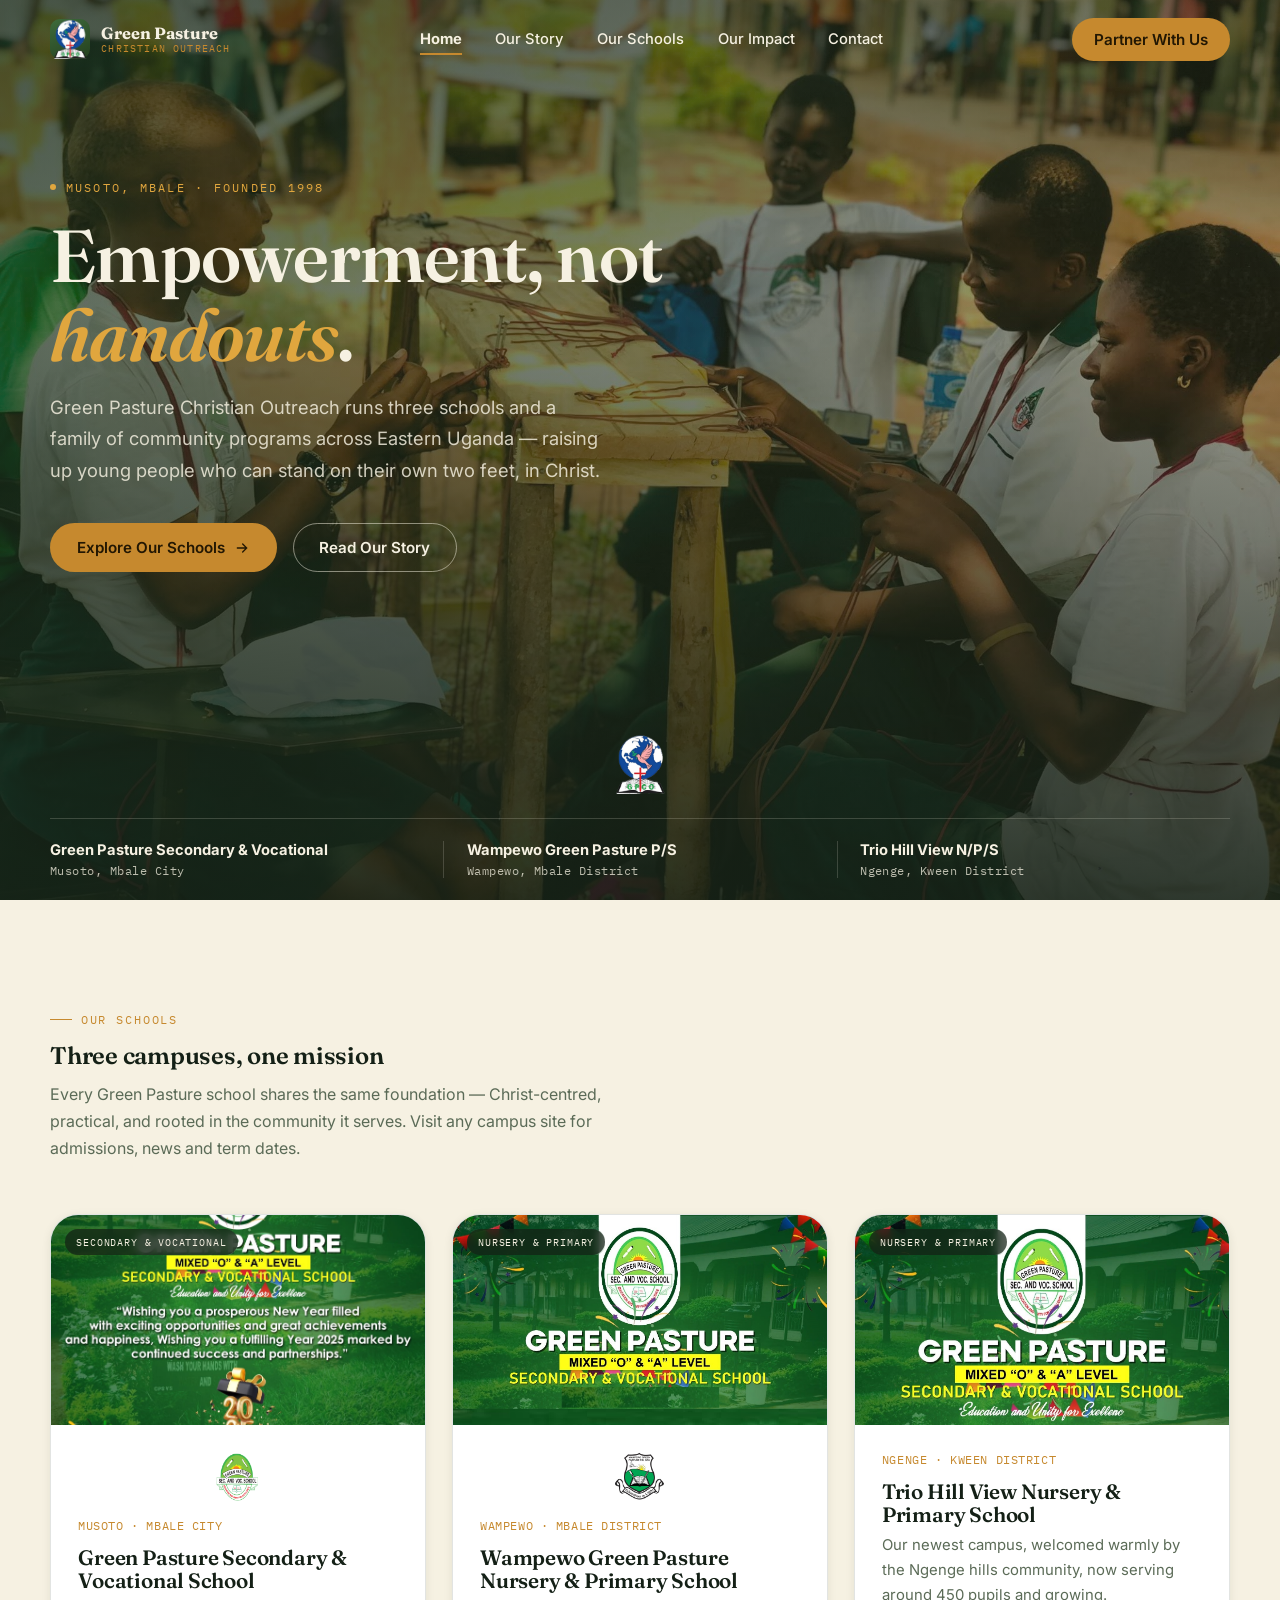
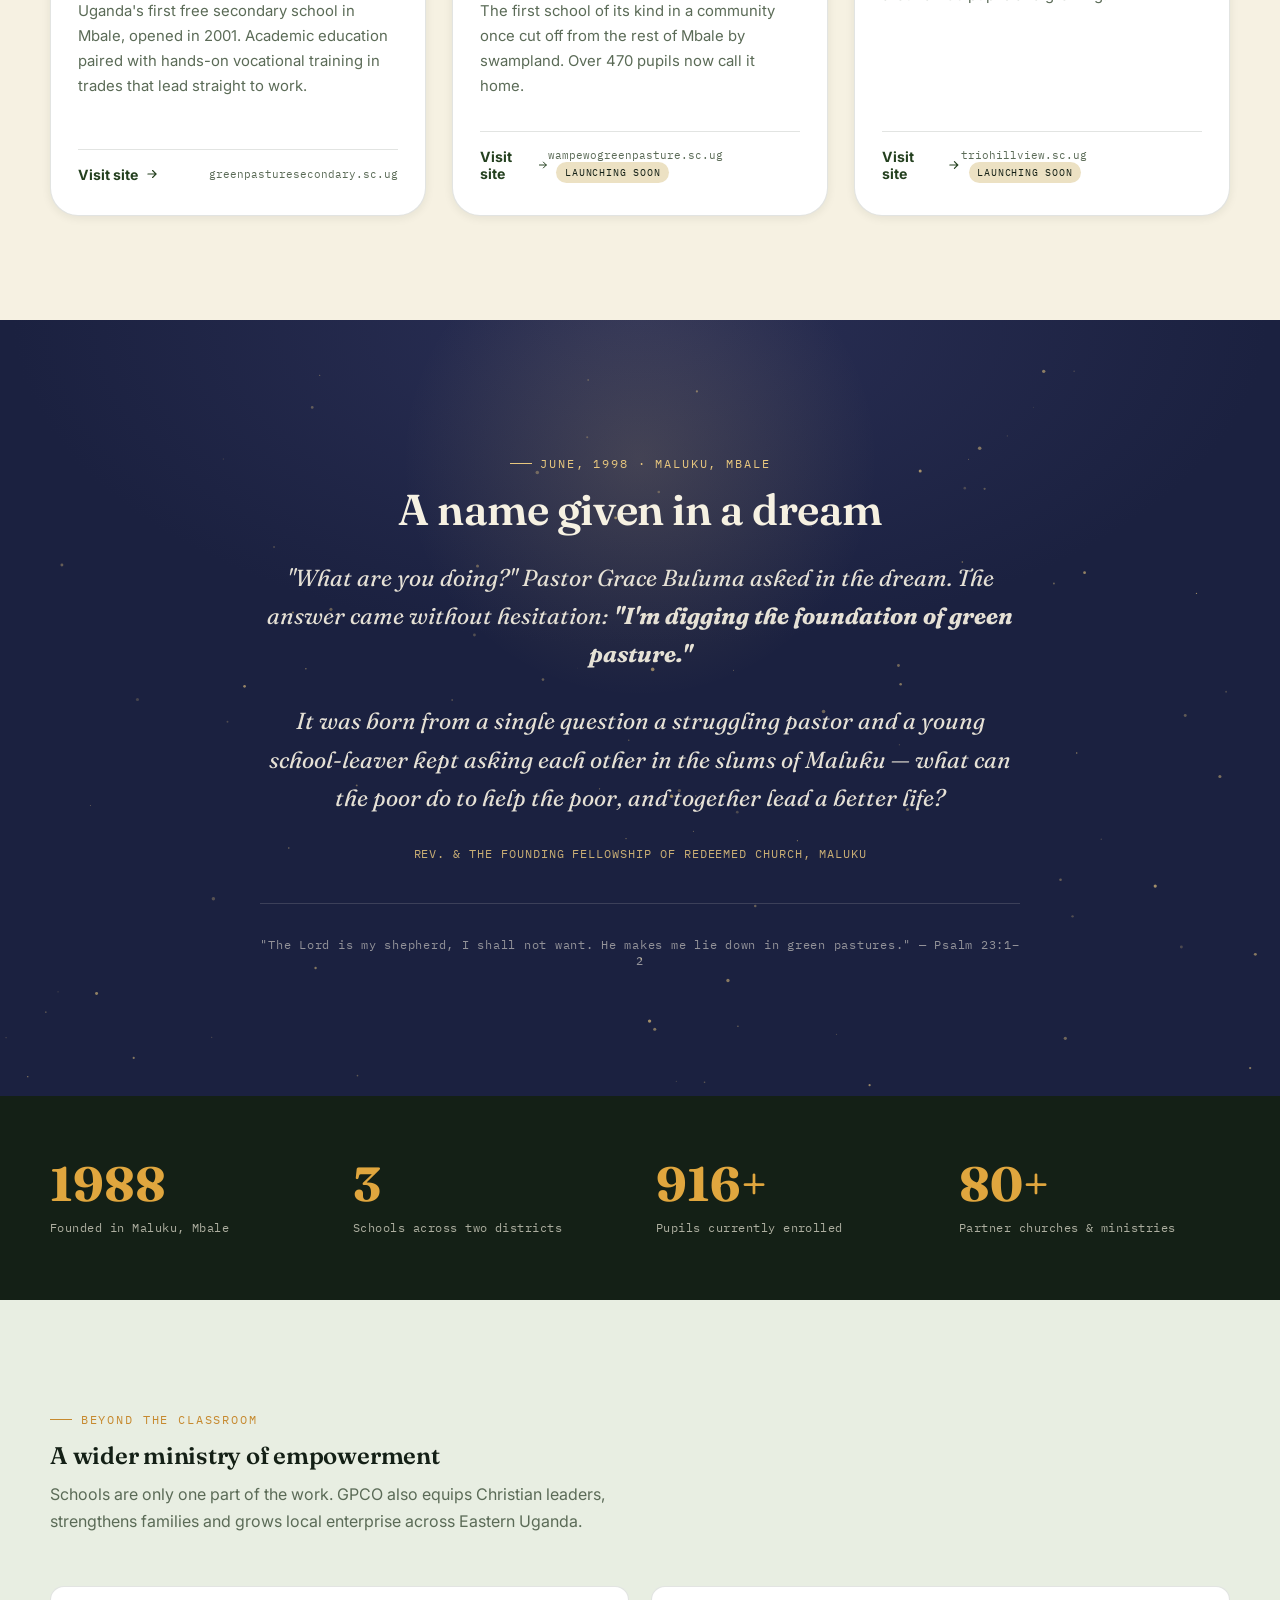
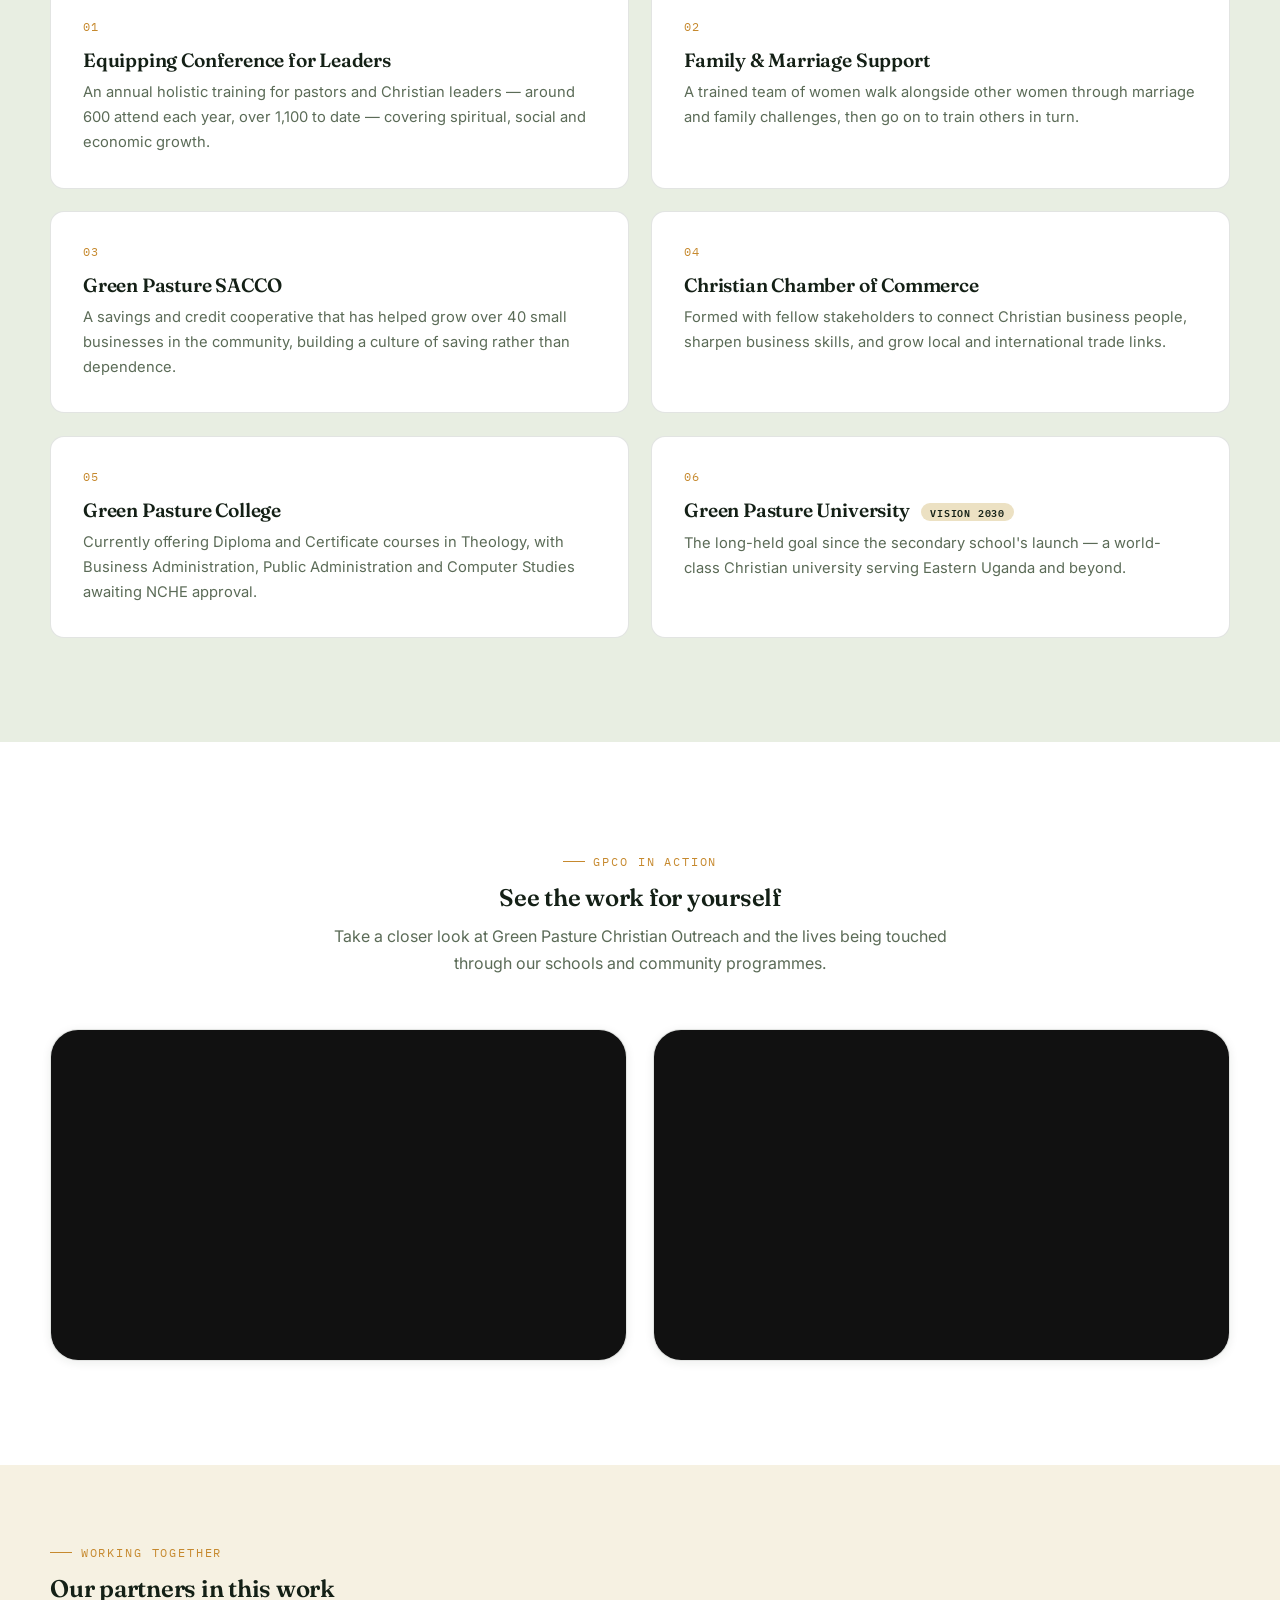
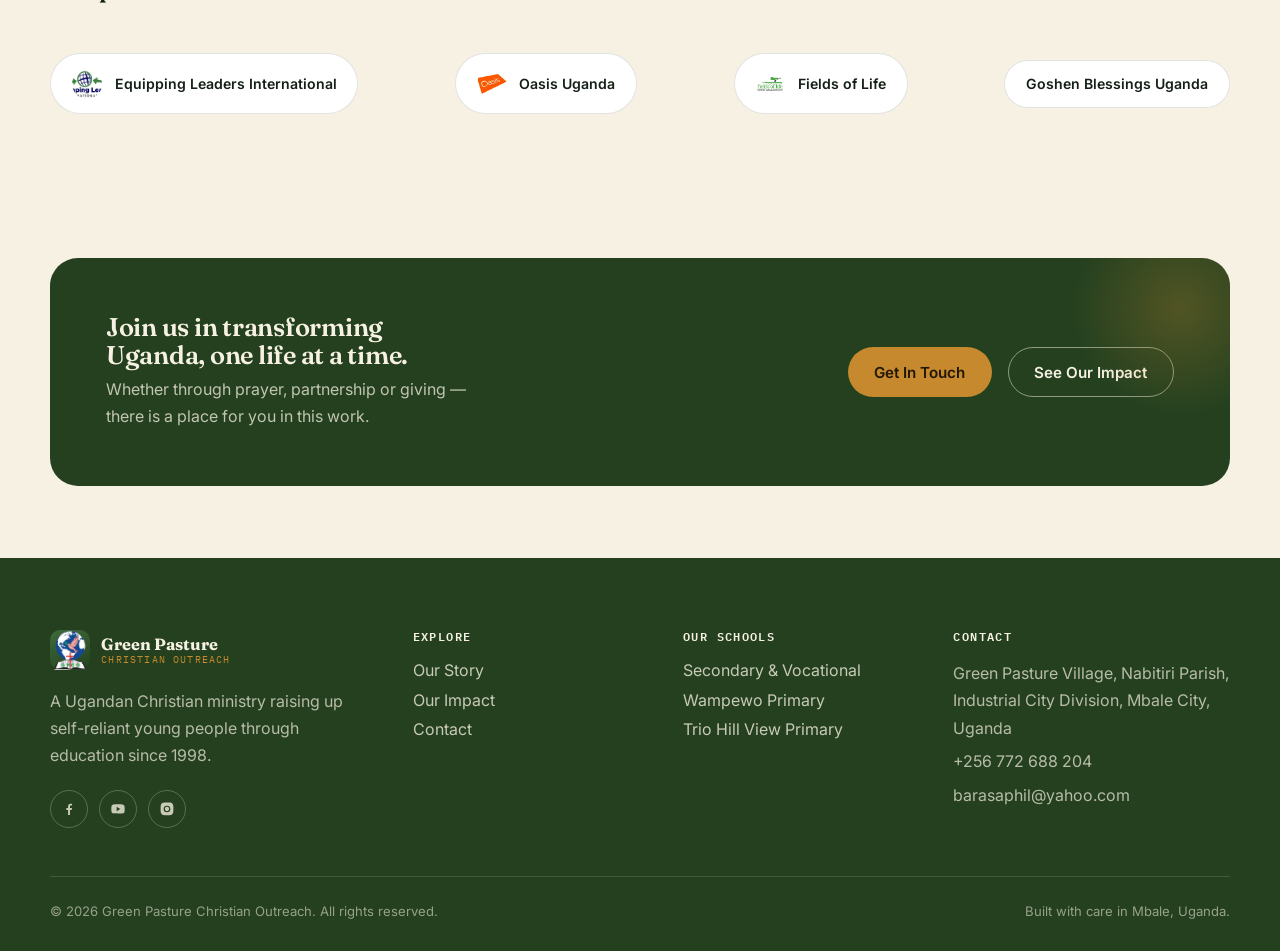
==== index.html @ 51a28f96 "first commit" ====
<!DOCTYPE html>
<html lang="en">
<head>
<meta charset="UTF-8">
<meta name="viewport" content="width=device-width, initial-scale=1.0">
<title>Green Pasture Christian Outreach — Uganda</title>
<meta name="description" content="Green Pasture Christian Outreach (GPCO) — a Ugandan Christian ministry running three schools and community empowerment programs in Mbale and Kween districts since 1998.">
<link rel="preconnect" href="https://fonts.googleapis.com">
<link rel="preconnect" href="https://fonts.gstatic.com" crossorigin>
<link href="https://fonts.googleapis.com/css2?family=Fraunces:ital,opsz,wght@0,9..144,400;0,9..144,600;0,9..144,700;1,9..144,500&family=Inter:wght@400;500;600;700;800&family=IBM+Plex+Mono:wght@400;500&display=swap" rel="stylesheet">
<link rel="stylesheet" href="css/style.css">
<link rel="stylesheet" href="css/pages.css">
<link rel="stylesheet" href="css/responsive.css">
<link rel="icon" type="image/x-icon" href="favicon_io/favicon.ico">
<link rel="icon" type="image/png" sizes="16x16" href="favicon_io/favicon-16x16.png">
<link rel="icon" type="image/png" sizes="32x32" href="favicon_io/favicon-32x32.png">
<link rel="apple-touch-icon" sizes="180x180" href="favicon_io/apple-touch-icon.png">
<link rel="manifest" href="favicon_io/site.webmanifest">
</head>
<body>

<div class="nav-scrim"></div>
<header class="site-header">
  <div class="container">
    <a href="index.html" class="brand">
      <span class="brand-mark">
        <img src="assets/logos/gpcologo.png" alt="GPCO Logo" style="height: 40px; width: auto; object-fit: contain;">
      </span>
      <span class="brand-text"><strong>Green Pasture</strong><span>Christian Outreach</span></span>
    </a>
    <nav class="nav-links" id="site-nav" aria-label="Main">
      <a href="index.html" class="active">Home</a>
      <a href="about.html">Our Story</a>
      <a href="schools.html">Our Schools</a>
      <a href="impact.html">Our Impact</a>
      <a href="contact.html">Contact</a>
      <a href="contact.html" class="btn btn-gold nav-drawer-cta">Partner With Us</a>
    </nav>
    <div class="nav-cta">
      <a href="contact.html" class="btn btn-gold" style="padding:.7rem 1.3rem;">Partner With Us</a>
      <button class="nav-toggle" type="button" aria-label="Open menu" aria-expanded="false" aria-controls="site-nav"><span></span></button>
    </div>
  </div>
</header>

<!-- ================= HERO ================= -->
<section class="hero">
  <div class="hero-media"></div>
  <div class="hero-inner">
    <div class="container">
      <div class="hero-kicker"><span class="dot"></span>Musoto, Mbale &middot; Founded 1998</div>
      <h1>Empowerment, not <em>handouts</em>.</h1>
      <p class="hero-sub">Green Pasture Christian Outreach runs three schools and a family of community programs across Eastern Uganda — raising up young people who can stand on their own two feet, in Christ.</p>
      <div class="hero-actions">
        <a href="schools.html" class="btn btn-gold">Explore Our Schools
          <svg viewBox="0 0 24 24" fill="none"><path d="M5 12h14M13 6l6 6-6 6" stroke="currentColor" stroke-width="2" stroke-linecap="round"/></svg>
        </a>
        <a href="about.html" class="btn btn-outline">Read Our Story</a>
      </div>
    </div>
  </div>
  <div class="hero-locations">
    <div class="container">
      <div class="hero-locations-logo">
        <img src="assets/logos/gpcologo.png" alt="Green Pasture Christian Outreach Logo">
      </div>
      <div class="loc-row">
        <div class="loc"><b>Green Pasture Secondary &amp; Vocational</b>Musoto, Mbale City</div>
        <div class="loc"><b>Wampewo Green Pasture P/S</b>Wampewo, Mbale District</div>
        <div class="loc"><b>Trio Hill View N/P/S</b>Ngenge, Kween District</div>
      </div>
    </div>
  </div>
</section>

<!-- ================= SCHOOLS ================= -->
<section class="section" id="schools">
  <div class="container">
    <div class="section-head reveal">
      <div class="eyebrow">Our Schools</div>
      <h2>Three campuses, one mission</h2>
      <p>Every Green Pasture school shares the same foundation — Christ-centred, practical, and rooted in the community it serves. Visit any campus site for admissions, news and term dates.</p>
    </div>

    <div class="schools-grid reveal-stagger">

      <article class="school-card">
        <div class="media">
          <img src="assets/images/green.jpg" alt="Students at Green Pasture Secondary and Vocational School">
          <span class="tag">Secondary &amp; Vocational</span>
        </div>
        <div class="body">
          <img src="assets/logos/gpsvs.png" alt="GPSVS Logo" style="height: 50px; width: auto; object-fit: contain; display: block; margin-bottom: 1rem;">
          <span class="locality">Musoto &middot; Mbale City</span>
          <h3>Green Pasture Secondary &amp; Vocational School</h3>
          <p>Uganda's first free secondary school in Mbale, opened in 2001. Academic education paired with hands-on vocational training in trades that lead straight to work.</p>
          <div class="link-row">
            <a href="https://greenpasturesecondary.sc.ug" target="_blank" rel="noopener">Visit site
              <svg viewBox="0 0 24 24" fill="none"><path d="M5 12h14M13 6l6 6-6 6" stroke="currentColor" stroke-width="2" stroke-linecap="round"/></svg>
            </a>
            <span class="status">greenpasturesecondary.sc.ug</span>
          </div>
        </div>
      </article>

      <article class="school-card">
        <div class="media">
          <img src="assets/images/green1.jpg" alt="Wampewo Green Pasture Nursery and Primary School">
          <span class="tag">Nursery &amp; Primary</span>
        </div>
        <div class="body">
          <img src="assets/logos/wampewogp.png" alt="Wampewo GP Logo" style="height: 50px; width: auto; object-fit: contain; display: block; margin-bottom: 1rem;">
          <span class="locality">Wampewo &middot; Mbale District</span>
          <h3>Wampewo Green Pasture Nursery &amp; Primary School</h3>
          <p>The first school of its kind in a community once cut off from the rest of Mbale by swampland. Over 470 pupils now call it home.</p>
          <div class="link-row">
            <a href="https://wampewogreenpasture.sc.ug" target="_blank" rel="noopener">Visit site
              <svg viewBox="0 0 24 24" fill="none"><path d="M5 12h14M13 6l6 6-6 6" stroke="currentColor" stroke-width="2" stroke-linecap="round"/></svg>
            </a>
            <span class="status">wampewogreenpasture.sc.ug<span class="badge-soon">Launching soon</span></span>
          </div>
        </div>
      </article>

      <article class="school-card">
        <div class="media">
          <img src="assets/images/green2.jpg" alt="Trio Hill View Nursery and Primary School">
          <span class="tag">Nursery &amp; Primary</span>
        </div>
        <div class="body">
          <span class="locality">Ngenge &middot; Kween District</span>
          <h3>Trio Hill View Nursery &amp; Primary School</h3>
          <p>Our newest campus, welcomed warmly by the Ngenge hills community, now serving around 450 pupils and growing.</p>
          <div class="link-row">
            <a href="https://triohillview.sc.ug" target="_blank" rel="noopener">Visit site
              <svg viewBox="0 0 24 24" fill="none"><path d="M5 12h14M13 6l6 6-6 6" stroke="currentColor" stroke-width="2" stroke-linecap="round"/></svg>
            </a>
            <span class="status">triohillview.sc.ug<span class="badge-soon">Launching soon</span></span>
          </div>
        </div>
      </article>

    </div>
  </div>
</section>

<!-- ================= DUSK / FOUNDING STORY (signature section) ================= -->
<section class="dusk reveal">
  <div class="dusk-stars"></div>
  <div class="dusk-glow"></div>
  <div class="container">
    <div class="dusk-inner">
      <div class="eyebrow">June, 1998 &middot; Maluku, Mbale</div>
      <h2>A name given in a dream</h2>
      <p class="dusk-quote">"What are you doing?" Pastor Grace Buluma asked in the dream. The answer came without hesitation: <strong>"I'm digging the foundation of green pasture."</strong></p>
      <p class="dusk-quote">It was born from a single question a struggling pastor and a young school-leaver kept asking each other in the slums of Maluku — what can the poor do to help the poor, and together lead a better life?</p>
      <div class="dusk-attribution">Rev. &amp; the founding fellowship of Redeemed Church, Maluku</div>
      <div class="dusk-verse">"The Lord is my shepherd, I shall not want. He makes me lie down in green pastures." — Psalm 23:1&ndash;2</div>
    </div>
  </div>
</section>

<!-- ================= STATS ================= -->
<section class="stats-band">
  <div class="container">
    <div class="stats-grid reveal-stagger">
      <div class="stat"><b data-count="1998" data-suffix="">0</b><span>Founded in Maluku, Mbale</span></div>
      <div class="stat"><b data-count="3" data-suffix="">0</b><span>Schools across two districts</span></div>
      <div class="stat"><b data-count="920" data-suffix="+">0</b><span>Pupils currently enrolled</span></div>
      <div class="stat"><b data-count="80" data-suffix="+">0</b><span>Partner churches &amp; ministries</span></div>
    </div>
  </div>
</section>

<!-- ================= PROGRAMS ================= -->
<section class="section section-alt">
  <div class="container">
    <div class="section-head reveal">
      <div class="eyebrow">Beyond the Classroom</div>
      <h2>A wider ministry of empowerment</h2>
      <p>Schools are only one part of the work. GPCO also equips Christian leaders, strengthens families and grows local enterprise across Eastern Uganda.</p>
    </div>
    <div class="programs-grid reveal-stagger">
      <div class="program-card">
        <span class="num">01</span>
        <h3>Equipping Conference for Leaders</h3>
        <p>An annual holistic training for pastors and Christian leaders — around 600 attend each year, over 1,100 to date — covering spiritual, social and economic growth.</p>
      </div>
      <div class="program-card">
        <span class="num">02</span>
        <h3>Family &amp; Marriage Support</h3>
        <p>A trained team of women walk alongside other women through marriage and family challenges, then go on to train others in turn.</p>
      </div>
      <div class="program-card">
        <span class="num">03</span>
        <h3>Green Pasture SACCO</h3>
        <p>A savings and credit cooperative that has helped grow over 40 small businesses in the community, building a culture of saving rather than dependence.</p>
      </div>
      <div class="program-card">
        <span class="num">04</span>
        <h3>Christian Chamber of Commerce</h3>
        <p>Formed with fellow stakeholders to connect Christian business people, sharpen business skills, and grow local and international trade links.</p>
      </div>
      <div class="program-card">
        <span class="num">05</span>
        <h3>Green Pasture College</h3>
        <p>Currently offering Diploma and Certificate courses in Theology, with Business Administration, Public Administration and Computer Studies awaiting NCHE approval.</p>
      </div>
      <div class="program-card">
        <span class="num">06</span>
        <h3>Green Pasture University <span class="badge-soon">Vision 2030</span></h3>
        <p>The long-held goal since the secondary school's launch — a world-class Christian university serving Eastern Uganda and beyond.</p>
      </div>
    </div>
  </div>
</section>

<!-- ================= FEATURED VIDEOS ================= -->
<section class="section featured-videos">
  <div class="container">
    <div class="section-head center reveal">
      <div class="eyebrow">GPCO In Action</div>
      <h2>See the work for yourself</h2>
      <p>Take a closer look at Green Pasture Christian Outreach and the lives being touched through our schools and community programmes.</p>
    </div>

    <div class="featured-videos-grid reveal-stagger">
      <article class="video-card">
        <div class="video-frame">
          <iframe
            src="https://www.facebook.com/plugins/video.php?height=322&href=https%3A%2F%2Fwww.facebook.com%2Freel%2F565108995866280%2F&show_text=false&width=560&t=0"
            title="Green Pasture Christian Outreach video"
            loading="lazy"
            allowfullscreen
            allow="autoplay; clipboard-write; encrypted-media; picture-in-picture; web-share"
            scrolling="no"
            frameborder="0"></iframe>
        </div>
      </article>

      <article class="video-card">
        <div class="video-frame">
          <iframe
            src="https://www.facebook.com/plugins/video.php?height=322&href=https%3A%2F%2Fwww.facebook.com%2Freel%2F871037158287372%2F&show_text=false&width=560&t=0"
            title="Green Pasture Christian Outreach video"
            loading="lazy"
            allowfullscreen
            allow="autoplay; clipboard-write; encrypted-media; picture-in-picture; web-share"
            scrolling="no"
            frameborder="0"></iframe>
        </div>
      </article>
    </div>
  </div>
</section>

<!-- ================= PARTNERS ================= -->
<section class="section-tight">
  <div class="container">
    <div class="section-head reveal">
      <div class="eyebrow">Working Together</div>
      <h2>Our partners in this work</h2>
    </div>
    <div class="partners-row reveal-stagger">
      <div class="partner-logo"><img src="assets/images/equiping-leaders.jpg" alt="Equipping Leaders International">Equipping Leaders International</div>
      <div class="partner-logo"><img src="assets/images/oasis_uganda_logo.jpg" alt="Oasis Uganda">Oasis Uganda</div>
      <div class="partner-logo"><img src="assets/images/fields-of-life.jpg" alt="Fields of Life">Fields of Life</div>
      <div class="partner-logo">Goshen Blessings Uganda</div>
    </div>
  </div>
</section>

<!-- ================= CTA ================= -->
<section class="section-tight">
  <div class="container">
    <div class="cta-band reveal">
      <div>
        <h3>Join us in transforming Uganda, one life at a time.</h3>
        <p>Whether through prayer, partnership or giving — there is a place for you in this work.</p>
      </div>
      <div class="cta-actions">
        <a href="contact.html" class="btn btn-gold">Get In Touch</a>
        <a href="impact.html" class="btn btn-outline">See Our Impact</a>
      </div>
    </div>
  </div>
</section>

<footer class="site-footer">
  <div class="container">
    <div class="footer-grid">
      <div class="footer-brand">
        <a href="index.html" class="brand">
          <span class="brand-mark"><img src="assets/logos/gpcologo.png" alt="GPCO Logo" style="height: 40px; width: auto; object-fit: contain;"></span>
          <span class="brand-text"><strong>Green Pasture</strong><span>Christian Outreach</span></span>
        </a>
        <p style="margin-top:1.1rem;max-width:32ch;">A Ugandan Christian ministry raising up self-reliant young people through education since 1998.</p>
        <div class="footer-social">
          <a href="#" aria-label="Facebook"><svg viewBox="0 0 24 24" fill="currentColor"><path d="M13.5 21v-7.5h2.5l.5-3H13.5V8.2c0-.9.3-1.5 1.6-1.5H16.6V4.1C16.3 4 15.4 4 14.3 4c-2.2 0-3.7 1.3-3.7 3.8v2.7H8v3h2.6V21h2.9Z"/></svg></a>
          <a href="#" aria-label="YouTube"><svg viewBox="0 0 24 24" fill="currentColor"><path d="M22 12s0-3.2-.4-4.7c-.2-.9-.9-1.6-1.8-1.8C18.2 5 12 5 12 5s-6.2 0-7.8.5c-.9.2-1.6.9-1.8 1.8C2 8.8 2 12 2 12s0 3.2.4 4.7c.2.9.9 1.6 1.8 1.8C5.8 19 12 19 12 19s6.2 0 7.8-.5c.9-.2 1.6-.9 1.8-1.8.4-1.5.4-4.7.4-4.7ZM10 15.2V8.8L15.5 12 10 15.2Z"/></svg></a>
          <a href="#" aria-label="Instagram"><svg viewBox="0 0 24 24" fill="currentColor"><path d="M12 2.2c2.7 0 3 0 4 .1 1 .1 1.7.2 2.3.5.6.2 1.1.6 1.6 1.1.5.5.8 1 1.1 1.6.2.5.4 1.3.5 2.3.1 1 .1 1.3.1 4s0 3-.1 4c-.1 1-.2 1.7-.5 2.3-.2.6-.6 1.1-1.1 1.6-.5.5-1 .8-1.6 1.1-.5.2-1.3.4-2.3.5-1 .1-1.3.1-4 .1s-3 0-4-.1c-1-.1-1.7-.2-2.3-.5-.6-.2-1.1-.6-1.6-1.1-.5-.5-.8-1-1.1-1.6-.2-.5-.4-1.3-.5-2.3-.1-1-.1-1.3-.1-4s0-3 .1-4c.1-1 .2-1.7.5-2.3.2-.6.6-1.1 1.1-1.6.5-.5 1-.8 1.6-1.1.5-.2 1.3-.4 2.3-.5 1-.1 1.3-.1 4-.1ZM12 7a5 5 0 1 0 0 10 5 5 0 0 0 0-10Zm0 8.2a3.2 3.2 0 1 1 0-6.4 3.2 3.2 0 0 1 0 6.4Zm5.2-8.4a1.2 1.2 0 1 1-2.4 0 1.2 1.2 0 0 1 2.4 0Z"/></svg></a>
        </div>
      </div>
      <div>
        <h4>Explore</h4>
        <ul>
          <li><a href="about.html">Our Story</a></li>
          <li><a href="impact.html">Our Impact</a></li>
          <li><a href="contact.html">Contact</a></li>
        </ul>
      </div>
      <div>
        <h4>Our Schools</h4>
        <ul>
          <li><a href="https://greenpasturesecondary.sc.ug" target="_blank" rel="noopener">Secondary &amp; Vocational</a></li>
          <li><a href="https://wampewogreenpasture.sc.ug" target="_blank" rel="noopener">Wampewo Primary</a></li>
          <li><a href="https://triohillview.sc.ug" target="_blank" rel="noopener">Trio Hill View Primary</a></li>
        </ul>
      </div>
      <div>
        <h4>Contact</h4>
        <p style="margin-bottom:.4rem;">Green Pasture Village, Nabitiri Parish, Industrial City Division, Mbale City, Uganda</p>
        <p style="margin-bottom:.4rem;">+256 772 688 204</p>
        <p>barasaphil@yahoo.com</p>
      </div>
    </div>
    <div class="footer-bottom">
      <span>&copy; <span class="js-year">2026</span> Green Pasture Christian Outreach. All rights reserved.</span>
      <span>Built with care in Mbale, Uganda.</span>
    </div>
  </div>
</footer>

<script src="js/main.js"></script>
</body>
</html>
---- css/style.css ----
/* ==========================================================================
   Green Pasture Christian Outreach — Umbrella Site
   Design system: pasture greens + savanna gold + parchment,
   with a single dusk/indigo "signature" moment for the founding story.
   ========================================================================== */

:root{
  /* --- core palette --- */
  --ink:            #142016;   /* near-black pasture green, body text on light */
  --pasture:        #3E6B3B;   /* primary grass green */
  --pasture-deep:   #24401F;   /* deep green, headers/footers */
  --pasture-pale:   #E8EEE2;   /* pale wash for section backgrounds */
  --gold:           #C6892E;   /* savanna / harvest gold accent */
  --gold-bright:    #E0A63E;
  --cream:          #F6F1E2;   /* warm parchment background */
  --sand:           #ECE1C3;   /* secondary neutral surface */
  --dusk:           #1B2140;   /* indigo dusk — the founding-story section */
  --dusk-2:         #2A2F55;
  --dusk-star:      #E8C77E;

  --white: #ffffff;
  --muted: #5B6B57;
  --border: rgba(20, 32, 22, 0.12);

  /* --- type --- */
  --font-display: 'Fraunces', 'Georgia', serif;
  --font-body: 'Inter', -apple-system, BlinkMacSystemFont, sans-serif;
  --font-mono: 'IBM Plex Mono', 'Courier New', monospace;

  /* --- shape & motion --- */
  --radius-sm: 6px;
  --radius-md: 14px;
  --radius-lg: 28px;
  --ease: cubic-bezier(.22,.61,.36,1);

  --shadow-sm: 0 2px 10px rgba(20,32,22,0.08);
  --shadow-md: 0 12px 32px rgba(20,32,22,0.12);
  --shadow-lg: 0 24px 60px rgba(20,32,22,0.18);
}

*, *::before, *::after{ box-sizing: border-box; }
html{ scroll-behavior: smooth; }
@media (prefers-reduced-motion: reduce){
  html{ scroll-behavior: auto; }
  *, *::before, *::after{ animation-duration: 0.01ms !important; animation-iteration-count: 1 !important; transition-duration: 0.01ms !important; scroll-behavior: auto !important; }
}

body{
  margin: 0;
  font-family: var(--font-body);
  color: var(--ink);
  background: var(--cream);
  -webkit-font-smoothing: antialiased;
  overflow-x: hidden;
}

img{ max-width: 100%; display: block; }
a{ color: inherit; text-decoration: none; }
ul{ list-style: none; margin: 0; padding: 0; }
button{ font: inherit; cursor: pointer; }

h1,h2,h3,h4{
  font-family: var(--font-display);
  font-weight: 600;
  line-height: 1.08;
  margin: 0 0 .5em;
  letter-spacing: -0.01em;
}
p{ margin: 0 0 1em; line-height: 1.7; color: var(--muted); }

.container{
  width: min(1180px, 100% - 3rem);
  margin-inline: auto;
}

.eyebrow{
  display: inline-flex;
  align-items: center;
  gap: .55rem;
  font-family: var(--font-mono);
  font-size: .72rem;
  letter-spacing: .16em;
  text-transform: uppercase;
  color: var(--gold);
  margin-bottom: 1rem;
}
.eyebrow::before{
  content: "";
  width: 22px; height: 1px;
  background: var(--gold);
}

.btn{
  display: inline-flex;
  align-items: center;
  gap: .6rem;
  padding: .9rem 1.6rem;
  border-radius: 999px;
  font-weight: 600;
  font-size: .95rem;
  border: 1px solid transparent;
  transition: transform .35s var(--ease), box-shadow .35s var(--ease), background .3s, color .3s;
  white-space: nowrap;
}
.btn-primary{
  background: var(--pasture-deep);
  color: var(--cream);
  box-shadow: var(--shadow-sm);
}
.btn-primary:hover{ transform: translateY(-2px); box-shadow: var(--shadow-md); background: var(--pasture); }
.btn-gold{
  background: var(--gold);
  color: #221703;
}
.btn-gold:hover{ transform: translateY(-2px); box-shadow: var(--shadow-md); background: var(--gold-bright); }
.btn-outline{
  border-color: rgba(246,241,226,.5);
  color: var(--cream);
}
.btn-outline:hover{ background: rgba(246,241,226,.12); transform: translateY(-2px); }
.btn-outline-dark{
  border-color: var(--border);
  color: var(--ink);
}
.btn-outline-dark:hover{ background: var(--pasture-pale); transform: translateY(-2px); }
.btn svg{ width: 16px; height: 16px; transition: transform .3s var(--ease); }
.btn:hover svg{ transform: translateX(3px); }

/* ---------- header ---------- */
.site-header{
  position: fixed;
  top: 0; left: 0; right: 0;
  z-index: 100;
  padding: 1.1rem 0;
  transition: background .4s var(--ease), padding .4s var(--ease), box-shadow .4s var(--ease);
}
.site-header .container{ display: flex; align-items: center; justify-content: space-between; }
.site-header.scrolled{
  background: rgba(246,241,226,.92);
  backdrop-filter: blur(10px);
  padding: .65rem 0;
  box-shadow: 0 1px 0 var(--border);
}
.brand{ display: flex; align-items: center; gap: .7rem; }
.brand-mark{
  width: 40px; height: 40px;
  border-radius: 10px;
  background: linear-gradient(155deg, var(--pasture) 0%, var(--pasture-deep) 100%);
  display: flex; align-items: center; justify-content: center;
  flex-shrink: 0;
}
.brand-mark svg{ width: 22px; height: 22px; }
.brand-text{ line-height: 1.15; }
.brand-text strong{
  display: block;
  font-family: var(--font-display);
  font-size: 1.02rem;
  color: var(--pasture-deep);
}
.site-header.scrolled .brand-text strong{ color: var(--pasture-deep); }
.brand-text span{
  display: block;
  font-family: var(--font-mono);
  font-size: .62rem;
  letter-spacing: .12em;
  text-transform: uppercase;
  color: var(--gold);
}

.site-header:not(.scrolled) .brand-text strong{ color: var(--cream); }

.nav-links{ display: flex; align-items: center; gap: 2.1rem; }
.nav-links a{
  font-size: .92rem;
  font-weight: 500;
  color: var(--cream);
  position: relative;
  padding: .3rem 0;
}
.site-header.scrolled .nav-links a{ color: var(--ink); }
.nav-links a::after{
  content: "";
  position: absolute; left: 0; right: 100%; bottom: -2px;
  height: 2px; background: var(--gold);
  transition: right .3s var(--ease);
}
.nav-links a:hover::after, .nav-links a.active::after{ right: 0; }
.nav-links a.active{ font-weight: 700; }

.nav-drawer-cta{ display: none; }   /* only shown inside the mobile drawer */
.nav-cta{ display: flex; align-items: center; gap: 1rem; }
.nav-toggle{
  display: none;
  width: 44px; height: 44px;
  border-radius: 50%;
  border: 1px solid rgba(246,241,226,.4);
  background: transparent;
  position: relative;
  flex-shrink: 0;
}
.site-header.scrolled .nav-toggle{ border-color: var(--border); }
.nav-toggle span, .nav-toggle span::before, .nav-toggle span::after{
  content: "";
  position: absolute; left: 12px; right: 12px; height: 2px;
  background: var(--cream);
  transition: transform .3s var(--ease), opacity .3s var(--ease), background .3s;
}
.site-header.scrolled .nav-toggle span,
.site-header.scrolled .nav-toggle span::before,
.site-header.scrolled .nav-toggle span::after{ background: var(--ink); }
.nav-toggle span{ top: 21px; }
.nav-toggle span::before{ top: -7px; left: 0; right: 0; }
.nav-toggle span::after{ top: 7px; left: 0; right: 0; }
.nav-toggle.open span{ background: transparent; }
.nav-toggle.open span::before{ transform: translateY(7px) rotate(45deg); }
.nav-toggle.open span::after{ transform: translateY(-7px) rotate(-45deg); }

/* ---------- footer ---------- */
.site-footer{
  background: var(--pasture-deep);
  color: rgba(246,241,226,.82);
  padding: 4.5rem 0 0;
}
.footer-grid{
  display: grid;
  grid-template-columns: 1.4fr 1fr 1fr 1.2fr;
  gap: 2.5rem;
  padding-bottom: 3rem;
  border-bottom: 1px solid rgba(246,241,226,.14);
}
.footer-grid h4{
  color: var(--cream);
  font-family: var(--font-mono);
  font-size: .72rem;
  letter-spacing: .12em;
  text-transform: uppercase;
  font-weight: 600;
  margin-bottom: 1.1rem;
}
.footer-grid p{ color: rgba(246,241,226,.7); }
.footer-grid li{ margin-bottom: .6rem; }
.footer-grid a{ color: rgba(246,241,226,.78); transition: color .25s; }
.footer-grid a:hover{ color: var(--gold-bright); }
.footer-brand .brand-text strong{ color: var(--cream); }
.footer-social{ display: flex; gap: .7rem; margin-top: 1.3rem; }
.footer-social a{
  width: 38px; height: 38px; border-radius: 50%;
  border: 1px solid rgba(246,241,226,.25);
  display: flex; align-items: center; justify-content: center;
}
.footer-social a:hover{ background: var(--gold); border-color: var(--gold); color: #221703; }
.footer-social svg{ width: 16px; height: 16px; }
.footer-bottom{
  display: flex; justify-content: space-between; align-items: center;
  padding: 1.6rem 0 2rem;
  font-size: .82rem;
  color: rgba(246,241,226,.55);
  flex-wrap: wrap;
  gap: .8rem;
}
.footer-bottom a{ color: rgba(246,241,226,.55); }
.footer-bottom a:hover{ color: var(--gold-bright); }

/* ---------- reveal-on-scroll ---------- */
.reveal{ opacity: 0; transform: translateY(28px); transition: opacity .9s var(--ease), transform .9s var(--ease); }
.reveal.is-visible{ opacity: 1; transform: none; }
.reveal-stagger > *{ opacity: 0; transform: translateY(24px); transition: opacity .8s var(--ease), transform .8s var(--ease); }
.reveal-stagger.is-visible > *{ opacity: 1; transform: none; }
.reveal-stagger.is-visible > *:nth-child(1){ transition-delay: .05s; }
.reveal-stagger.is-visible > *:nth-child(2){ transition-delay: .15s; }
.reveal-stagger.is-visible > *:nth-child(3){ transition-delay: .25s; }
.reveal-stagger.is-visible > *:nth-child(4){ transition-delay: .35s; }
.reveal-stagger.is-visible > *:nth-child(5){ transition-delay: .45s; }
.reveal-stagger.is-visible > *:nth-child(6){ transition-delay: .55s; }

/* ---------- page hero (inner pages) ---------- */
.page-hero{
  background: var(--pasture-deep);
  color: var(--cream);
  padding: 10.5rem 0 5rem;
  position: relative;
  overflow: hidden;
}
.page-hero::after{
  content: "";
  position: absolute; inset: 0;
  background: radial-gradient(ellipse at 80% 0%, rgba(198,137,46,.18), transparent 60%);
  pointer-events: none;
}
.page-hero .container{ position: relative; z-index: 1; }
.page-hero h1{ font-size: clamp(2.2rem, 4.5vw, 3.4rem); max-width: 18ch; color: var(--cream); }
.page-hero p{ color: rgba(246,241,226,.78); max-width: 56ch; font-size: 1.08rem; }
.crumb{ font-family: var(--font-mono); font-size: .75rem; letter-spacing: .1em; text-transform: uppercase; color: var(--gold-bright); margin-bottom: 1.2rem; }
.crumb a{ color: rgba(246,241,226,.6); }
.crumb a:hover{ color: var(--cream); }
---- css/pages.css ----
/* ==========================================================================
   Page-specific sections
   ========================================================================== */

/* ---------- HOME HERO ---------- */
.hero{
  position: relative;
  min-height: 100vh;
  display: flex;
  flex-direction: column;
  justify-content: flex-end;
  color: var(--cream);
  overflow: hidden;
}
.hero-media{
  position: absolute; inset: 0;
  background: url('../assets/images/hero-school.jpg') center 38%/cover no-repeat;
}
.hero-media::before{
  content: "";
  position: absolute; inset: 0;
  background:
    linear-gradient(180deg, rgba(20,32,22,.55) 0%, rgba(20,32,22,.35) 35%, rgba(20,32,22,.88) 100%),
    linear-gradient(100deg, rgba(36,64,31,.55), rgba(198,137,46,.12));
}
.hero-inner{ position: relative; z-index: 2; padding: 8rem 0 5.5rem; width: 100%; }
.hero-kicker{
  font-family: var(--font-mono);
  font-size: .78rem;
  letter-spacing: .18em;
  text-transform: uppercase;
  color: var(--gold-bright);
  margin-bottom: 1.3rem;
  display: flex; align-items: center; gap: .6rem;
}
.hero-kicker span.dot{ width: 6px; height: 6px; border-radius: 50%; background: var(--gold-bright); display: inline-block; }
.hero h1{
  font-size: clamp(2.6rem, 6vw, 4.6rem);
  color: var(--cream);
  max-width: 15ch;
  margin-bottom: 1.1rem;
}
.hero h1 em{
  font-style: italic;
  color: var(--gold-bright);
}
.hero-sub{
  font-size: 1.15rem;
  color: rgba(246,241,226,.82);
  max-width: 46ch;
  margin-bottom: 2.3rem;
}
.hero-actions{ display: flex; gap: 1rem; flex-wrap: wrap; margin-bottom: 3.2rem; }
.hero-scroll{
  display: inline-flex; align-items: center; gap: .7rem;
  font-family: var(--font-mono); font-size: .72rem; letter-spacing: .1em; text-transform: uppercase;
  color: rgba(246,241,226,.65);
}
.hero-scroll .line{ width: 34px; height: 1px; background: rgba(246,241,226,.4); position: relative; overflow: hidden; }
.hero-scroll .line::after{
  content: ""; position: absolute; left: -100%; top:0; bottom:0; width: 100%;
  background: var(--gold-bright);
  animation: scrollline 2.4s ease-in-out infinite;
}
@keyframes scrollline{ 0%{ left:-100%; } 50%{ left: 0; } 100%{ left: 100%; } }

.hero-locations{
  position: relative; z-index: 2;
}
.hero-locations .container{
  display: flex; flex-direction: column; align-items: center;
  padding: 1.4rem 0;
}
.hero-locations-logo{ text-align: center; margin-bottom: 1.5rem; }
.hero-locations-logo img{ height: 60px; width: auto; object-fit: contain; margin-inline: auto; }
.hero-locations .loc-row{
  display: grid; grid-template-columns: repeat(3,1fr);
  width: 100%;
  border-top: 1px solid rgba(246,241,226,.18);
  padding-top: 1.4rem;
}
.hero-locations .loc{
  padding: 0 1.4rem;
  border-left: 1px solid rgba(246,241,226,.18);
  font-family: var(--font-mono);
  font-size: .74rem;
  letter-spacing: .04em;
  color: rgba(246,241,226,.75);
}
.hero-locations .loc:first-child{ border-left: none; padding-left: 0; }
.hero-locations .loc b{ display:block; color: var(--cream); font-family: var(--font-body); font-weight: 700; font-size: .92rem; margin-bottom: .2rem; letter-spacing: 0; }

/* ---------- SECTION generic ---------- */
.section{ padding: 6.5rem 0; }
.section-tight{ padding: 4.5rem 0; }
.section-head{ max-width: 62ch; margin-bottom: 3.2rem; }
.section-head.center{ margin-inline: auto; text-align: center; }
.section-alt{ background: var(--pasture-pale); }

/* ---------- SCHOOLS GRID ---------- */
.schools-grid{
  display: grid;
  grid-template-columns: repeat(3, 1fr);
  gap: 1.6rem;
}
.school-card{
  background: var(--white);
  border-radius: var(--radius-lg);
  overflow: hidden;
  box-shadow: var(--shadow-sm);
  border: 1px solid var(--border);
  display: flex; flex-direction: column;
  transition: transform .45s var(--ease), box-shadow .45s var(--ease);
}
.school-card:hover{ transform: translateY(-8px); box-shadow: var(--shadow-lg); }
.school-card .media{
  height: 210px; position: relative; overflow: hidden;
}
.school-card .media img{ width: 100%; height: 100%; object-fit: cover; transition: transform .7s var(--ease); }
.school-card:hover .media img{ transform: scale(1.07); }
.school-card .tag{
  position: absolute; top: 14px; left: 14px;
  background: rgba(20,32,22,.72);
  color: var(--cream);
  font-family: var(--font-mono);
  font-size: .65rem;
  letter-spacing: .08em;
  text-transform: uppercase;
  padding: .4rem .7rem;
  border-radius: 999px;
  backdrop-filter: blur(4px);
}
.school-card .body{ padding: 1.7rem 1.7rem 2rem; display: flex; flex-direction: column; flex: 1; }
.school-card h3{ font-size: 1.3rem; margin-bottom: .4rem; }
.school-card .locality{
  font-family: var(--font-mono); font-size: .72rem; letter-spacing: .05em; text-transform: uppercase;
  color: var(--gold); margin-bottom: .9rem; display:block;
}
.school-card p{ font-size: .93rem; flex: 1; }
.school-card .link-row{
  display: flex; align-items: center; justify-content: space-between;
  margin-top: 1rem; padding-top: 1rem; border-top: 1px solid var(--border);
}
.school-card .link-row a{ font-weight: 700; font-size: .88rem; color: var(--pasture-deep); display: flex; align-items: center; gap: .4rem; }
.school-card .link-row a svg{ width: 14px; height: 14px; transition: transform .3s var(--ease); }
.school-card .link-row a:hover svg{ transform: translateX(3px); }
.school-card .status{ font-family: var(--font-mono); font-size: .68rem; color: var(--muted); }

/* ---------- SCHOOL FEATURE ROWS (schools.html detail cards) ---------- */
.school-feature{
  display: grid;
  grid-template-columns: 1fr 1.1fr;
  margin-bottom: 2rem;
}
.school-feature:last-child{ margin-bottom: 0; }
.school-feature.reverse{ grid-template-columns: 1.1fr 1fr; }
.school-feature.reverse .media{ order: 2; }
.school-feature.reverse .body{ order: 1; }
.school-feature .media{
  position: relative;
  overflow: hidden;
  min-height: 320px;
}
.school-feature .media img{
  width: 100%;
  height: 100%;
  object-fit: cover;
  display: block;
}
.school-feature .body{ padding: 2.4rem; }
.school-feature .body h3{ font-size: 1.6rem; }

/* ---------- DUSK / FOUNDING STORY — signature section ---------- */
.dusk{
  position: relative;
  background: radial-gradient(ellipse 70% 60% at 50% 0%, var(--dusk-2), var(--dusk) 70%);
  color: var(--cream);
  padding: 8rem 0;
  overflow: hidden;
  isolation: isolate;
}
.dusk-stars{ position: absolute; inset: 0; z-index: 0; opacity: .8; }
.dusk-glow{
  position: absolute; left: 50%; top: 18%;
  width: 480px; height: 480px;
  transform: translate(-50%,-50%);
  background: radial-gradient(circle, rgba(232,199,126,.16), transparent 70%);
  z-index: 0;
  animation: duskbreathe 7s ease-in-out infinite;
}
@keyframes duskbreathe{ 0%,100%{ opacity: .55; } 50%{ opacity: 1; } }
.dusk-inner{ position: relative; z-index: 1; max-width: 760px; margin-inline: auto; text-align: center; }
.dusk .eyebrow{ justify-content: center; color: var(--dusk-star); }
.dusk .eyebrow::before{ background: var(--dusk-star); }
.dusk h2{
  font-size: clamp(1.9rem, 3.6vw, 2.7rem);
  color: var(--cream);
  margin-bottom: 1.6rem;
}
.dusk-quote{
  font-family: var(--font-display);
  font-style: italic;
  font-size: clamp(1.15rem, 2vw, 1.45rem);
  line-height: 1.65;
  color: rgba(246,241,226,.92);
  margin: 0 auto 1.8rem;
  max-width: 52ch;
  opacity: 0;
  transform: translateY(14px);
  transition: opacity 1.1s var(--ease), transform 1.1s var(--ease);
}
.dusk.is-visible .dusk-quote{ opacity: 1; transform: none; }
.dusk-quote:nth-of-type(2){ transition-delay: .35s; }
.dusk-quote:nth-of-type(3){ transition-delay: .7s; }
.dusk-attribution{
  font-family: var(--font-mono);
  font-size: .74rem;
  letter-spacing: .08em;
  text-transform: uppercase;
  color: var(--dusk-star);
  opacity: 0;
  transition: opacity 1.1s var(--ease) 1s;
}
.dusk.is-visible .dusk-attribution{ opacity: .85; }
.dusk-verse{
  margin-top: 2.6rem;
  padding-top: 2rem;
  border-top: 1px solid rgba(246,241,226,.15);
  font-family: var(--font-mono);
  font-size: .78rem;
  letter-spacing: .06em;
  color: rgba(246,241,226,.55);
}

/* ---------- STATS BAND ---------- */
.stats-band{
  background: var(--ink);
  color: var(--cream);
  padding: 4rem 0;
}
.stats-grid{
  display: grid; grid-template-columns: repeat(4,1fr);
  gap: 2rem;
}
.stat b{
  display: block;
  font-family: var(--font-display);
  font-size: clamp(2.1rem, 4vw, 3rem);
  color: var(--gold-bright);
  line-height: 1;
  margin-bottom: .5rem;
}
.stat span{
  font-family: var(--font-mono); font-size: .74rem; letter-spacing: .04em;
  color: rgba(246,241,226,.68);
}

/* ---------- PROGRAMS ---------- */
.programs-grid{
  display: grid; grid-template-columns: repeat(2, 1fr); gap: 1.4rem;
}
.program-card{
  background: var(--white);
  border: 1px solid var(--border);
  border-radius: var(--radius-md);
  padding: 2rem;
  position: relative;
  transition: box-shadow .4s var(--ease), transform .4s var(--ease), border-color .4s;
}
.program-card:hover{ box-shadow: var(--shadow-md); transform: translateY(-4px); border-color: transparent; }
.program-card .num{
  font-family: var(--font-mono); font-size: .72rem; color: var(--gold); letter-spacing: .1em; margin-bottom: 1rem; display:block;
}
.program-card h3{ font-size: 1.2rem; margin-bottom: .6rem; }
.program-card p{ font-size: .92rem; margin-bottom: 0; }

/* ---------- PARTNERS ---------- */
.partners-row{
  display: flex; align-items: center; justify-content: space-between; gap: 2rem; flex-wrap: wrap;
}
.partner-logo{
  display: flex; align-items: center; gap: .8rem;
  padding: .9rem 1.3rem;
  background: var(--white);
  border: 1px solid var(--border);
  border-radius: 999px;
  font-weight: 600; font-size: .88rem;
}
.partner-logo img{ width: 30px; height: 30px; border-radius: 50%; object-fit: cover; }

/* ---------- ORIGIN / TIMELINE (about page) ---------- */
.timeline{ position: relative; padding-left: 2.4rem; }
.timeline::before{
  content: ""; position: absolute; left: 6px; top: 6px; bottom: 6px; width: 2px;
  background: linear-gradient(var(--gold), var(--pasture));
}
.tl-item{ position: relative; padding-bottom: 2.6rem; }
.tl-item:last-child{ padding-bottom: 0; }
.tl-item::before{
  content: ""; position: absolute; left: -2.4rem; top: 4px;
  width: 14px; height: 14px; border-radius: 50%;
  background: var(--cream); border: 3px solid var(--gold);
}
.tl-item .yr{ font-family: var(--font-mono); font-size: .78rem; letter-spacing: .06em; color: var(--gold); display:block; margin-bottom: .3rem; }
.tl-item h4{ font-size: 1.15rem; margin-bottom: .4rem; }
.tl-item p{ font-size: .94rem; }

/* ---------- VALUES ---------- */
.values-grid{ display: grid; grid-template-columns: repeat(5, 1fr); gap: 1rem; }
.value-pill{
  text-align: center; padding: 1.6rem 1rem;
  border: 1px solid var(--border); border-radius: var(--radius-md);
  background: var(--white);
}
.value-pill span{ font-family: var(--font-mono); font-size: .68rem; color: var(--gold); display:block; margin-bottom:.5rem; letter-spacing: .08em; }
.value-pill b{ font-family: var(--font-display); font-size: 1.02rem; font-weight: 600; }
.values-grid.cols-4{ grid-template-columns: repeat(4, 1fr); }

/* ---------- QUOTE / MESSAGE BLOCK ---------- */
.message-block{
  display: grid; grid-template-columns: .8fr 1.2fr; gap: 3rem; align-items: center;
}
.message-block img{ border-radius: var(--radius-lg); box-shadow: var(--shadow-md); }
.message-block blockquote{
  font-family: var(--font-display); font-style: italic; font-size: 1.3rem;
  color: var(--pasture-deep); margin: 0 0 1.2rem; line-height: 1.55;
}
.message-block cite{ font-family: var(--font-mono); font-size: .78rem; letter-spacing: .05em; color: var(--muted); font-style: normal; }
.message-block.split-even{ grid-template-columns: 1fr 1fr; margin-bottom: 3rem; }

/* ---------- CONTACT ---------- */
.contact-grid{ display: grid; grid-template-columns: 1fr 1fr; gap: 3rem; }
.contact-card{
  background: var(--white); border: 1px solid var(--border); border-radius: var(--radius-md);
  padding: 1.4rem 1.6rem; margin-bottom: 1rem; display: flex; gap: 1rem; align-items: flex-start;
}
.contact-card .ic{
  width: 40px; height: 40px; border-radius: 50%; background: var(--pasture-pale);
  display: flex; align-items:center; justify-content:center; flex-shrink:0;
}
.contact-card .ic svg{ width: 18px; height:18px; color: var(--pasture-deep); }
.contact-card h4{ font-size: .95rem; margin-bottom: .25rem; }
.contact-card p{ font-size: .88rem; margin: 0; }

.form-field{ margin-bottom: 1.2rem; }
.form-field label{ display:block; font-family: var(--font-mono); font-size: .72rem; letter-spacing: .05em; text-transform: uppercase; color: var(--muted); margin-bottom: .5rem; }
.form-field input, .form-field select, .form-field textarea{
  width: 100%; padding: .85rem 1rem; border-radius: var(--radius-sm); border: 1px solid var(--border);
  background: var(--white); font-family: var(--font-body); font-size: .95rem; color: var(--ink);
  transition: border-color .25s, box-shadow .25s;
}
.form-field input:focus, .form-field select:focus, .form-field textarea:focus{
  outline: none; border-color: var(--pasture); box-shadow: 0 0 0 3px rgba(62,107,59,.15);
}
.form-row{ display: grid; grid-template-columns: 1fr 1fr; gap: 1rem; }

/* Custom dropdown — built by main.js from <select>; only displayed on mobile (see responsive.css).
   The list is always exactly as wide as the field, so it can never spill outside the screen. */
.cselect{ display: none; position: relative; }
.cselect-btn{
  width: 100%; display: flex; align-items: center; justify-content: space-between; gap: .8rem;
  text-align: left; padding: .85rem 1rem; min-height: 48px;
  border-radius: var(--radius-sm); border: 1px solid var(--border);
  background: var(--white); color: var(--ink);
  font-family: var(--font-body); font-size: 1rem;
  transition: border-color .25s, box-shadow .25s;
}
.cselect-btn > span{ overflow: hidden; text-overflow: ellipsis; white-space: nowrap; min-width: 0; }
.cselect-btn svg{ width: 16px; height: 16px; flex-shrink: 0; color: var(--muted); transition: transform .25s var(--ease); }
.cselect.open .cselect-btn svg{ transform: rotate(180deg); }
.cselect-btn:focus-visible, .cselect.open .cselect-btn{
  outline: none; border-color: var(--pasture); box-shadow: 0 0 0 3px rgba(62,107,59,.15);
}
.cselect-list{
  position: absolute; left: 0; right: 0; top: calc(100% + 6px); z-index: 30;
  margin: 0; padding: .35rem; list-style: none;
  background: var(--white); border: 1px solid var(--border); border-radius: var(--radius-md);
  box-shadow: var(--shadow-md);
  max-height: min(15rem, 45vh); overflow-y: auto; overscroll-behavior: contain;
  opacity: 0; visibility: hidden; transform: translateY(-6px);
  transition: opacity .2s, transform .2s var(--ease), visibility 0s linear .2s;
}
.cselect.open .cselect-list{ opacity: 1; visibility: visible; transform: none; transition: opacity .2s, transform .2s var(--ease), visibility 0s; }
.cselect.up .cselect-list{ top: auto; bottom: calc(100% + 6px); transform: translateY(6px); }
.cselect.up.open .cselect-list{ transform: none; }
.cselect-list li{
  display: flex; align-items: center; justify-content: space-between; gap: .6rem;
  min-height: 44px; padding: .65rem .85rem; border-radius: 8px;
  font-size: .98rem; cursor: pointer; -webkit-tap-highlight-color: transparent;
}
.cselect-list li.is-active{ background: rgba(62,107,59,.10); }
.cselect-list li[aria-selected="true"]{ background: var(--pasture-pale); color: var(--pasture-deep); font-weight: 600; }
.cselect-list li[aria-selected="true"]::after{
  content: ""; width: 6px; height: 11px; flex-shrink: 0;
  border: solid var(--pasture); border-width: 0 2px 2px 0; transform: rotate(45deg) translate(-2px,-2px);
}
.form-note{ font-size: .82rem; color: var(--muted); margin-top: .8rem; }

/* ---------- CTA BAND ---------- */
.cta-band{
  background: var(--pasture-deep);
  color: var(--cream);
  border-radius: var(--radius-lg);
  padding: 3.5rem;
  display: flex; align-items: center; justify-content: space-between; gap: 2rem; flex-wrap: wrap;
  position: relative; overflow: hidden;
}
.cta-band::after{
  content:""; position:absolute; right: -60px; top: -60px; width: 220px; height: 220px; border-radius:50%;
  background: radial-gradient(circle, rgba(198,137,46,.28), transparent 70%);
}
.cta-band h3{ color: var(--cream); font-size: 1.6rem; max-width: 22ch; margin-bottom: .4rem; }
.cta-band p{ color: rgba(246,241,226,.75); margin: 0; max-width: 40ch; }
.cta-band .cta-actions{ display:flex; gap: 1rem; flex-wrap: wrap; }

/* ---------- 404 / coming soon badge ---------- */
.badge-soon{
  display:inline-block; font-family: var(--font-mono); font-size: .62rem; letter-spacing:.08em; text-transform:uppercase;
  padding:.25rem .55rem; border-radius: 999px; background: var(--sand); color: var(--ink); margin-left:.5rem;
}


/* ---------- FEATURED VIDEOS ---------- */
.featured-videos{
  background: var(--white);
}
.featured-videos-grid{
  display: grid;
  grid-template-columns: repeat(2, minmax(0, 1fr));
  gap: 1.6rem;
}
.video-card{
  min-width: 0;
  overflow: hidden;
  border-radius: var(--radius-lg);
  background: var(--white);
  border: 1px solid var(--border);
  box-shadow: var(--shadow-sm);
}
.video-frame{
  position: relative;
  width: 100%;
  aspect-ratio: 560 / 322;
  overflow: hidden;
  background: #111;
}
.video-frame iframe{
  position: absolute;
  inset: 0;
  display: block;
  width: 100%;
  height: 100%;
  max-width: 100%;
  border: 0;
}

@media (max-width: 760px){
  .featured-videos-grid{
    grid-template-columns: 1fr;
  }
}

@media (max-width: 480px){
  .featured-videos{
    padding-top: 4.5rem;
    padding-bottom: 4.5rem;
  }
}
---- css/responsive.css ----
/* ==========================================================================
   Responsive rules
   Breakpoints: 1024 (tablet), 860 (nav switch), 680 (large phone),
   560 (phone), 400 (small phone), 340 (very small phone)
   ========================================================================== */

/* ---------- 1024px — tablets / small laptops ---------- */
@media (max-width: 1024px){
  .schools-grid{ grid-template-columns: repeat(2, 1fr); }
  .stats-grid{ grid-template-columns: repeat(2, 1fr); row-gap: 2.2rem; }
  .programs-grid{ grid-template-columns: 1fr; }
  .values-grid, .values-grid.cols-4{ grid-template-columns: repeat(3, 1fr); }
  .message-block, .message-block.split-even{ grid-template-columns: 1fr; margin-bottom: 2.4rem; }
  .message-block img{ max-width: 380px; margin-inline: auto; }
  .contact-grid{ grid-template-columns: 1fr; }
  .footer-grid{ grid-template-columns: 1fr 1fr; }
  .school-feature, .school-feature.reverse{ grid-template-columns: 1fr; gap: 0; }
  .school-feature .media, .school-feature.reverse .media{ order: 0; min-height: 280px; }
  .school-feature .body, .school-feature.reverse .body{ order: 1; }
}

/* ---------- 860px — mobile nav takes over ---------- */
@media (max-width: 860px){
  /* ----- mobile menu (hamburger + slide-in drawer) ----- */
  /* backdrop-filter on the header would trap the fixed drawer inside it, so drop it on mobile */
  .site-header.scrolled{ -webkit-backdrop-filter: none; backdrop-filter: none; background: rgba(246,241,226,.97); }
  .nav-cta{ position: relative; z-index: 95; }           /* keeps the toggle (X) above the drawer */
  .nav-cta .btn{ transition: opacity .25s; }
  .nav-toggle{ display: block; transition: background .3s, border-color .3s; }

  .nav-links{
    position: fixed; top: 0; right: 0; bottom: 0; left: auto;
    width: min(340px, 86vw); height: 100vh; height: 100dvh;
    background: linear-gradient(170deg, var(--pasture-deep) 0%, #1a3016 100%);
    box-shadow: -24px 0 60px rgba(10,20,10,.35);
    flex-direction: column; align-items: stretch; justify-content: flex-start;
    padding: 5.4rem 1.8rem calc(1.6rem + env(safe-area-inset-bottom, 0px));
    gap: 0;
    transform: translateX(100%);
    visibility: hidden;                                    /* closed links can't be tabbed to */
    transition: transform .45s var(--ease), visibility 0s linear .45s;
    z-index: 90;
    overflow-y: auto; overscroll-behavior: contain;
  }
  .nav-links.open{ transform: none; visibility: visible; transition: transform .45s var(--ease), visibility 0s; }
  .nav-links::before{
    content: "Menu";
    font-family: var(--font-mono); font-size: .7rem; letter-spacing: .18em; text-transform: uppercase;
    color: var(--gold-bright); margin-bottom: .5rem;
  }
  .nav-links::after{
    content: "Uganda \00B7  Since 1998";
    margin-top: auto; padding-top: 2rem;
    font-family: var(--font-mono); font-size: .68rem; letter-spacing: .14em; text-transform: uppercase;
    color: rgba(246,241,226,.45);
  }
  .nav-links a{
    display: flex; align-items: center; justify-content: space-between;
    min-height: 54px; padding: .9rem 0;
    font-family: var(--font-display); font-size: 1.35rem; font-weight: 600; letter-spacing: -.01em;
    color: var(--cream) !important;
    border-bottom: 1px solid rgba(246,241,226,.12);
    opacity: 0; transform: translateX(18px);
    transition: opacity .4s var(--ease), transform .4s var(--ease), color .2s;
  }
  .nav-links a::after{                                     /* chevron instead of the desktop underline */
    content: ""; position: static; right: auto; bottom: auto;
    width: 8px; height: 8px; background: none;
    border-top: 2px solid currentColor; border-right: 2px solid currentColor;
    transform: rotate(45deg); opacity: .4; transition: opacity .3s;
  }
  .nav-links a.active{ color: var(--gold-bright) !important; }
  .nav-links a.active::after{ opacity: 1; }
  .nav-links a:active{ background: rgba(246,241,226,.06); }
  .nav-links.open a{ opacity: 1; transform: none; }
  .nav-links.open a:nth-child(1){ transition-delay: .10s; }
  .nav-links.open a:nth-child(2){ transition-delay: .15s; }
  .nav-links.open a:nth-child(3){ transition-delay: .20s; }
  .nav-links.open a:nth-child(4){ transition-delay: .25s; }
  .nav-links.open a:nth-child(5){ transition-delay: .30s; }
  .nav-links.open a:nth-child(6){ transition-delay: .36s; }
  .nav-links a.nav-drawer-cta{
    display: inline-flex; justify-content: center;
    margin-top: 1.6rem; min-height: 0; padding: .95rem 1.4rem;
    border-bottom: 0; border-radius: 999px;
    font-family: var(--font-body); font-size: 1rem; font-weight: 700; letter-spacing: 0;
    color: #221703 !important;
  }
  .nav-links a.nav-drawer-cta::after{ display: none; }

  /* toggle turns into a clear X that stays visible on the dark drawer */
  .site-header .nav-toggle.open,
  .site-header.scrolled .nav-toggle.open{ background: rgba(246,241,226,.1); border-color: rgba(246,241,226,.45); }
  .site-header .nav-toggle.open span,
  .site-header.scrolled .nav-toggle.open span{ background: transparent; }
  .site-header .nav-toggle.open span::before,
  .site-header .nav-toggle.open span::after,
  .site-header.scrolled .nav-toggle.open span::before,
  .site-header.scrolled .nav-toggle.open span::after{ background: var(--cream); }

  .nav-scrim{
    position: fixed; inset: 0; background: rgba(14,24,15,.68); -webkit-backdrop-filter: blur(2px); backdrop-filter: blur(2px);
    opacity: 0; pointer-events: none; transition: opacity .4s var(--ease); z-index: 80;
  }
  .nav-scrim.open{ opacity: 1; pointer-events: auto; }

  /* while the menu is open: lock page scroll, clear the header bar, hide the header CTA (it's in the drawer) */
  html.nav-open, html.nav-open body{ overflow: hidden; }
  html.nav-open .site-header, html.nav-open .site-header.scrolled{ background: transparent; box-shadow: none; }
  html.nav-open .site-header .brand-text strong{ color: var(--cream); }
  html.nav-open .nav-cta .btn{ opacity: 0; pointer-events: none; }

  /* ----- dropdowns: swap the native <select> for the contained custom list ----- */
  .cselect{ display: block; }
  .form-field select.has-cselect{ display: none; }
  .form-field input, .form-field textarea{ font-size: 16px; }   /* stops iOS zooming the page on focus */

  .hero-locations .container{ grid-template-columns: 1fr; gap: .9rem; }
  .hero-locations .loc-row{ grid-template-columns: 1fr; row-gap: .9rem; }
  .hero-locations .loc{ border-left: none; padding-left: 0; border-top: 1px solid rgba(246,241,226,.14); padding-top: .9rem; }
  .hero-locations .loc:first-child{ border-top: none; padding-top: 0; }

  .schools-grid{ grid-template-columns: 1fr; }
  .values-grid, .values-grid.cols-4{ grid-template-columns: repeat(2, 1fr); }
  .cta-band{ flex-direction: column; align-items: flex-start; }
  .cta-band .cta-actions{ width: 100%; }
}

/* ---------- 680px — large phones (landscape phones / phablets) ---------- */
@media (max-width: 680px){
  .container{ width: min(1180px, 100% - 2.4rem); }
  .section{ padding: 4.8rem 0; }
  .section-tight{ padding: 3.6rem 0; }
  .section-head{ margin-bottom: 2.4rem; }
  .hero-inner{ padding: 7rem 0 4rem; }
  .hero-actions{ margin-bottom: 2.4rem; }
  .hero-actions .btn{ width: 100%; justify-content: center; }
  .page-hero{ padding: 9rem 0 4rem; }
  .footer-grid{ gap: 2rem; }
  .partners-row{ justify-content: center; text-align: center; }
  .contact-card{ padding: 1.2rem 1.3rem; }
}

/* ---------- 560px — phones ---------- */
@media (max-width: 560px){
  .section{ padding: 4.2rem 0; }
  .stats-grid{ grid-template-columns: 1fr 1fr; }
  .form-row{ grid-template-columns: 1fr; }
  .footer-grid{ grid-template-columns: 1fr; gap: 2rem; }
  .footer-bottom{ flex-direction: column; align-items: flex-start; }
  .page-hero{ padding: 8.5rem 0 3.5rem; }
  .values-grid{ grid-template-columns: 1fr 1fr; }
  .cta-band{ padding: 2.2rem; }
  .cta-band h3{ font-size: 1.35rem; }

  /* "Christian Outreach" tagline stays visible under "Green Pasture" on phones */
  .brand-text strong{ font-size: .95rem; }
  .brand-text span{ font-size: .56rem; letter-spacing: .09em; margin-top: 2px; white-space: nowrap; }
  .site-header:not(.scrolled) .brand-text span{ color: var(--gold-bright); }
  .site-header.scrolled .brand-text span{ color: #9A6614; }
  html.nav-open .site-header .brand-text span{ color: var(--gold-bright); }

  /* hero logo — bigger on phones only (desktop/tablet stay at 60px) */
  .hero-locations-logo{ margin-bottom: 1.2rem; }
  .hero-locations-logo img{ height: 96px; }
  .nav-cta{ gap: .6rem; }
  .nav-cta .btn{ padding: .65rem .9rem; font-size: .82rem; }

  .hero h1{ max-width: 100%; }
  .hero-sub{ max-width: 100%; }
  .hero-scroll{ display: none; }

  .school-card .media{ height: 180px; }
  .school-feature .media, .school-feature.reverse .media{ height: auto; min-height: 220px; }
  .program-card{ padding: 1.5rem; }
  .contact-grid{ gap: 1.6rem; }
  .dusk{ padding: 5.5rem 0; }
  .dusk-verse{ margin-top: 2rem; padding-top: 1.5rem; }

  .timeline{ padding-left: 1.9rem; }
  .tl-item::before{ left: -1.9rem; }
}

/* ---------- 400px — small phones (SE, small Android) ---------- */
@media (max-width: 400px){
  .container{ width: min(1180px, 100% - 2rem); }
  .btn{ padding: .8rem 1.3rem; font-size: .9rem; }
  .eyebrow{ font-size: .66rem; }

  .brand-mark{ width: 34px; height: 34px; }
  .brand-mark svg{ width: 18px; height: 18px; }
  .brand-text strong{ font-size: .88rem; }
  .brand-text span{ font-size: .52rem; letter-spacing: .08em; }
  .nav-toggle{ width: 38px; height: 38px; }
  .nav-cta .btn{ display: none; }

  .hero{ min-height: 100vh; min-height: 100svh; }
  .hero-inner{ padding: 6.5rem 0 3rem; }
  .hero-kicker{ font-size: .7rem; }
  .hero-locations-logo img{ height: 88px; }
  .loc{ font-size: .68rem; }
  .loc b{ font-size: .85rem; }

  .stats-grid{ grid-template-columns: 1fr 1fr; gap: 1.4rem 1rem; }
  .stat b{ font-size: 1.85rem; }
  .values-grid, .values-grid.cols-4{ grid-template-columns: 1fr 1fr; gap: .7rem; }
  .value-pill{ padding: 1.2rem .7rem; }

  .schools-grid{ gap: 1.1rem; }
  .school-card .body{ padding: 1.3rem 1.3rem 1.6rem; }
  .school-card h3{ font-size: 1.15rem; }
  .school-feature .media, .school-feature.reverse .media{ min-height: 190px; }
  .school-feature .body h3{ font-size: 1.3rem; }

  .program-card{ padding: 1.3rem; }
  .contact-card{ flex-direction: column; }
  .contact-card .ic{ width: 34px; height: 34px; }

  .footer-social a{ width: 34px; height: 34px; }
  .footer-bottom{ font-size: .76rem; }

  .cta-band{ padding: 1.8rem; }
  .cta-band .cta-actions .btn{ width: 100%; justify-content: center; }

  .dusk-quote{ font-size: 1.02rem; }
  .message-block img{ max-width: 100%; }
}

/* ---------- 340px — very small phones ---------- */
@media (max-width: 340px){
  .stats-grid{ grid-template-columns: 1fr; }
  .values-grid, .values-grid.cols-4{ grid-template-columns: 1fr; }
  .hero h1{ font-size: 2.1rem; }
  .hero-locations-logo img{ height: 76px; }
  .page-hero h1{ font-size: 1.8rem; }
}

/* ---------- fine-tuning for touch targets & mobile viewport height ---------- */
@media (max-width: 860px){
  a, button{ -webkit-tap-highlight-color: rgba(198,137,46,.25); }
  .hero{ min-height: 100vh; min-height: 100svh; }
}
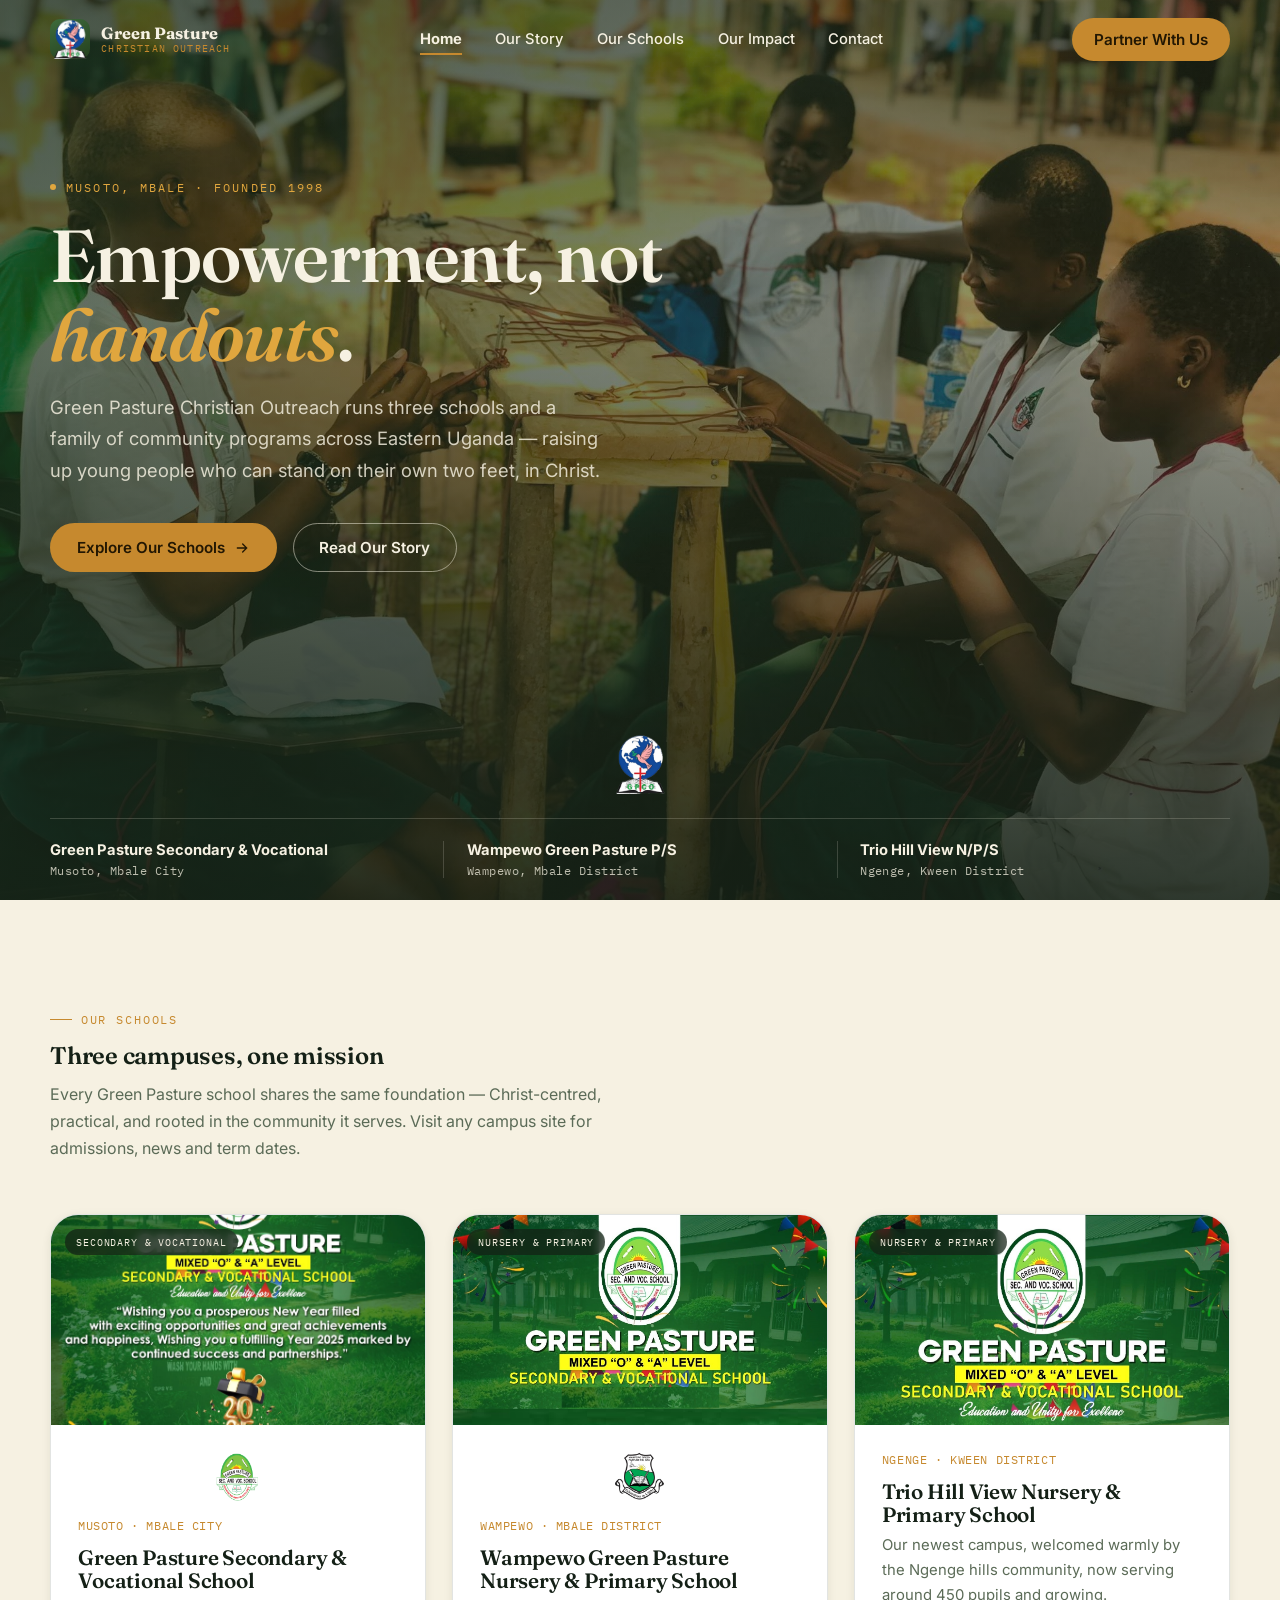
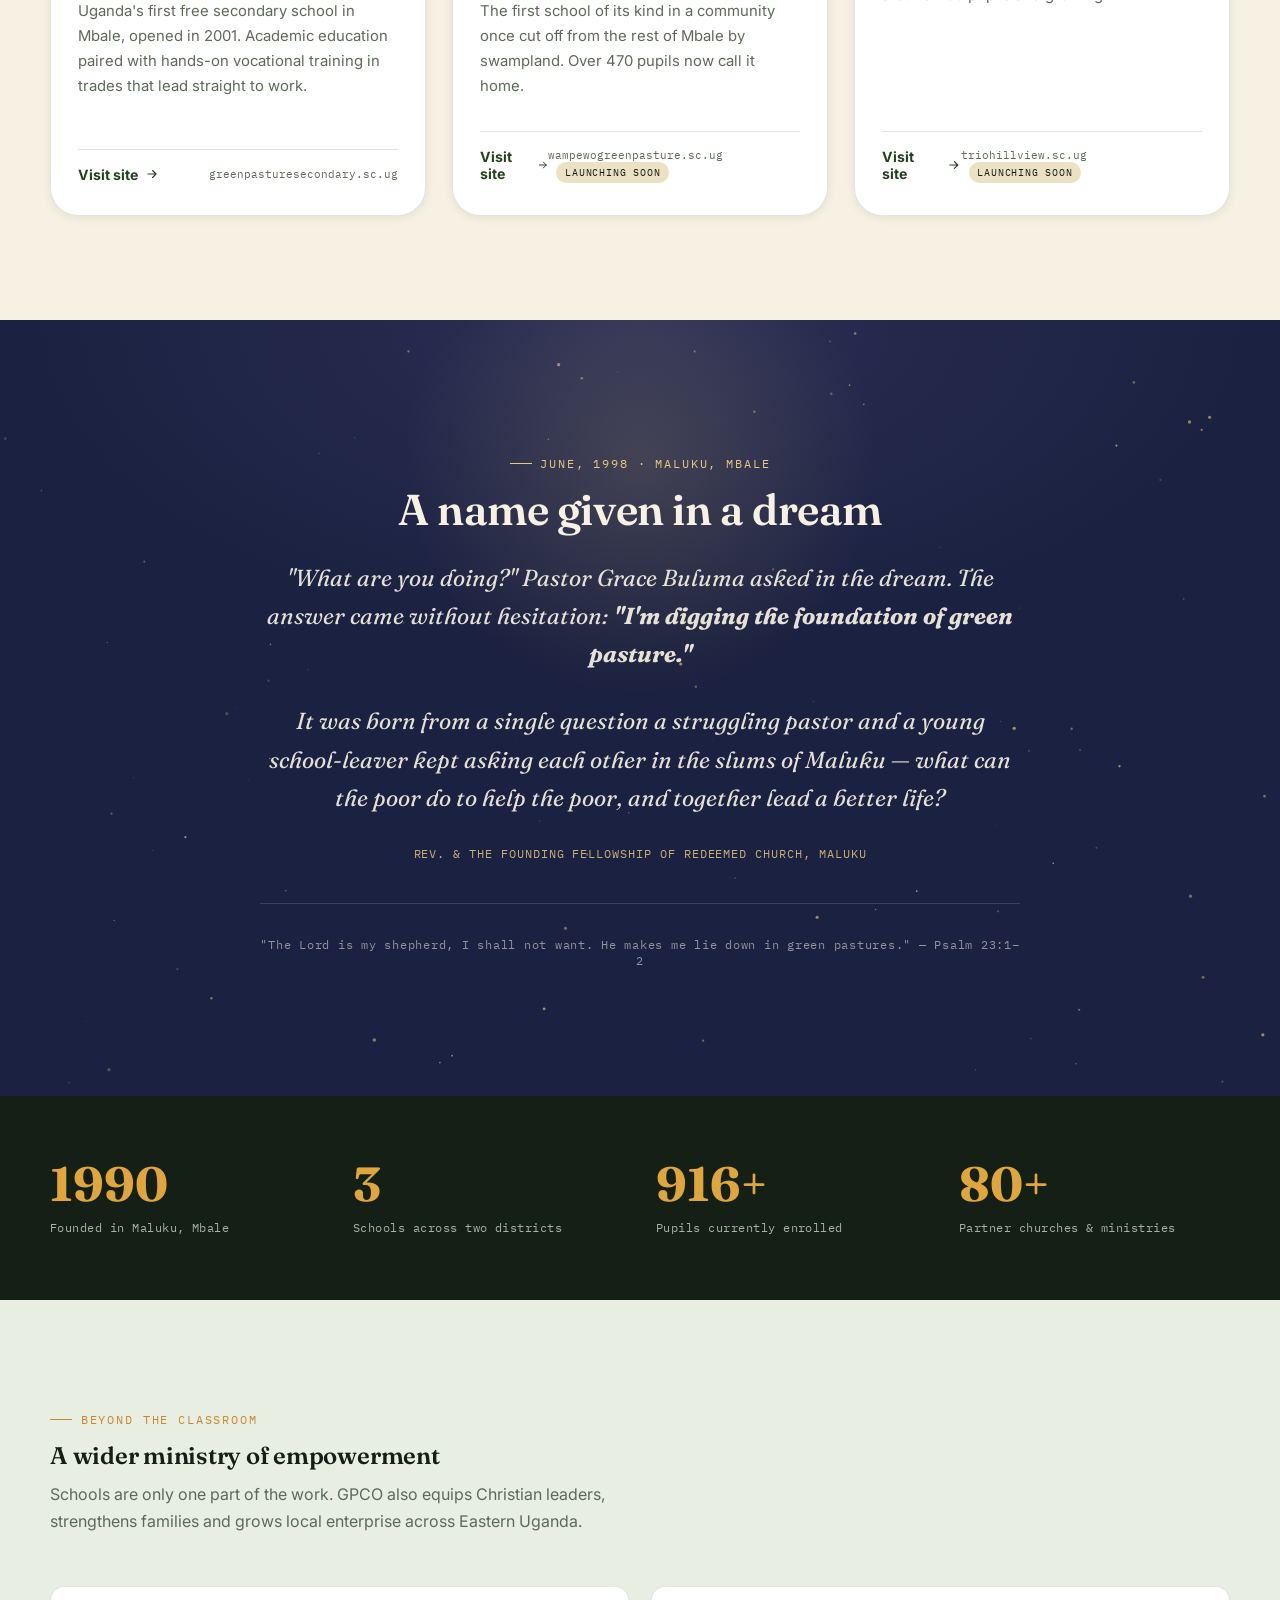
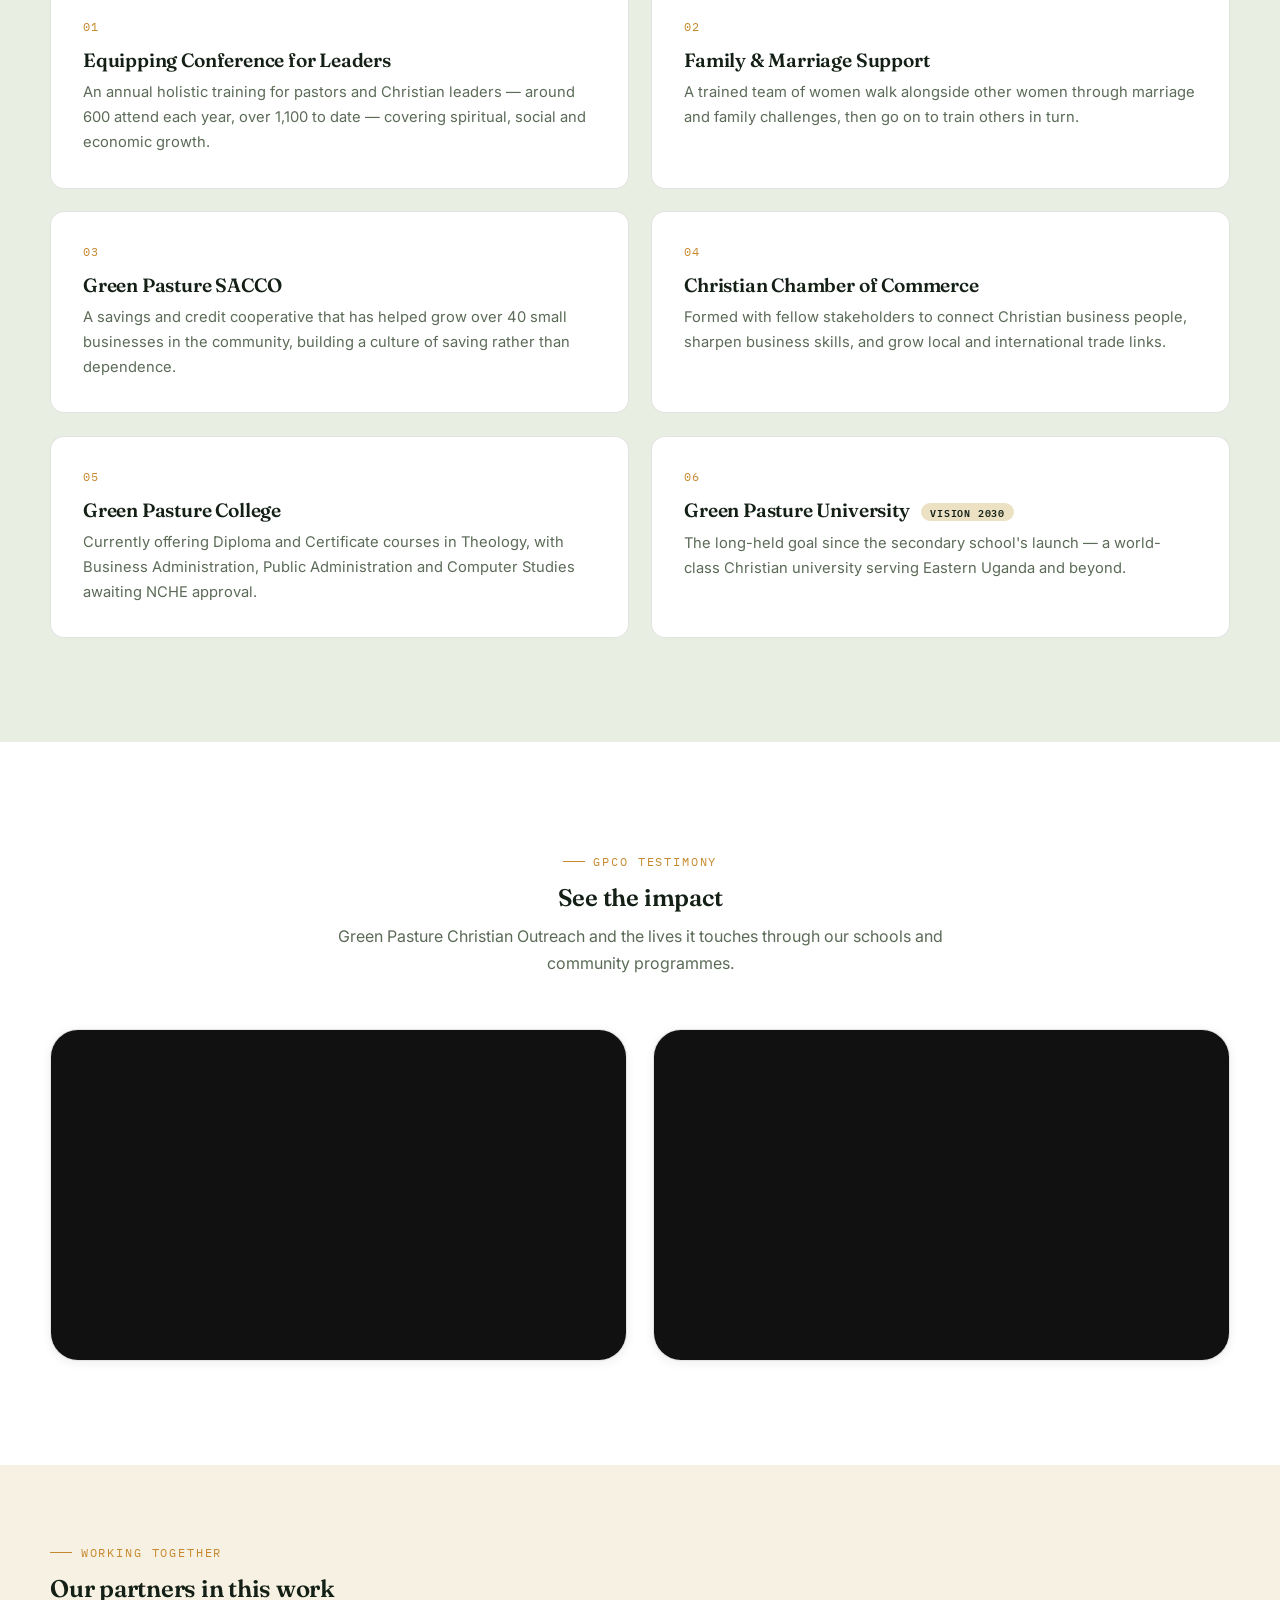
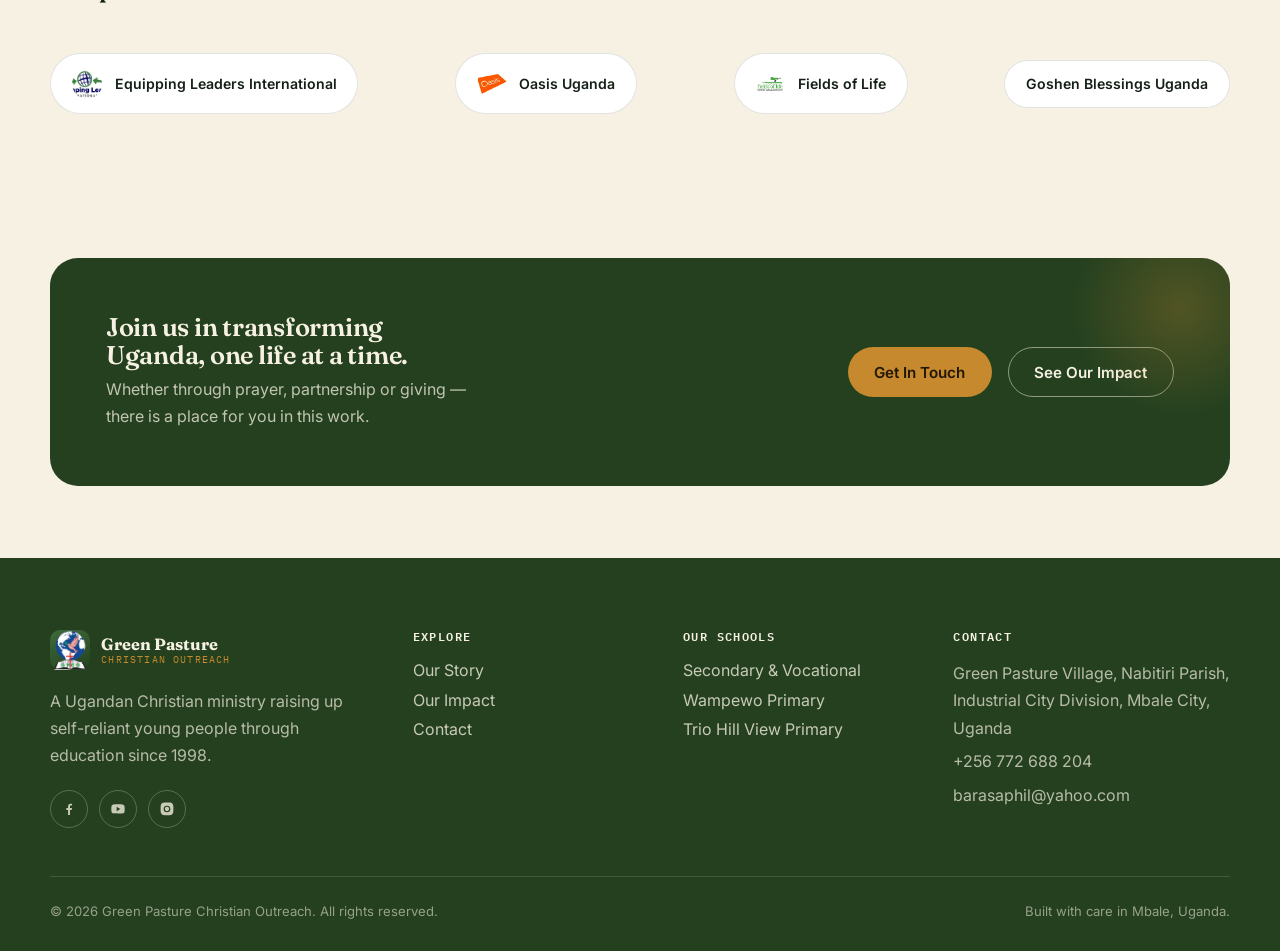
==== commit 67aa7f98: "impact" ====
--- a/index.html
+++ b/index.html
@@ -219,9 +219,9 @@
 <section class="section featured-videos">
   <div class="container">
     <div class="section-head center reveal">
-      <div class="eyebrow">GPCO In Action</div>
-      <h2>See the work for yourself</h2>
-      <p>Take a closer look at Green Pasture Christian Outreach and the lives being touched through our schools and community programmes.</p>
+      <div class="eyebrow">GPCO Testimony</div>
+      <h2>See the impact</h2>
+      <p>Green Pasture Christian Outreach and the lives it touches through our schools and community programmes.</p>
     </div>
 
     <div class="featured-videos-grid reveal-stagger">
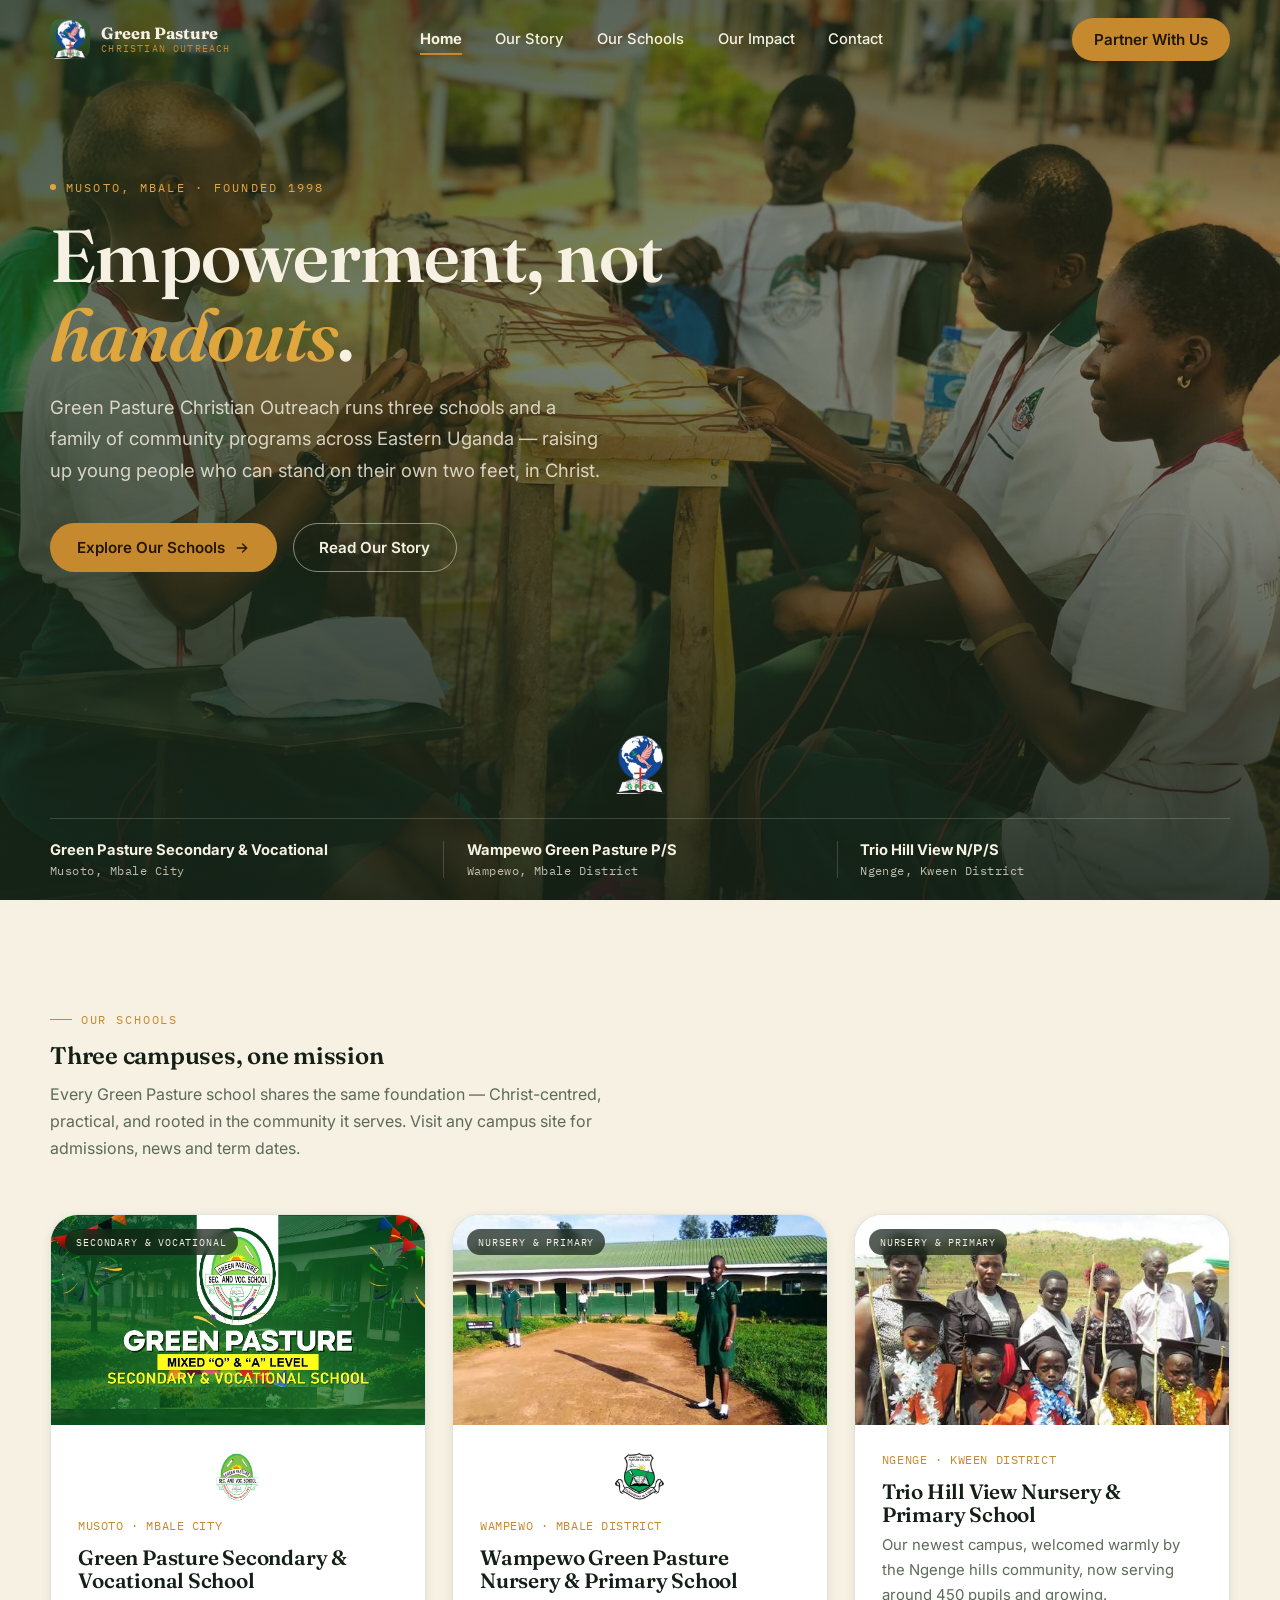
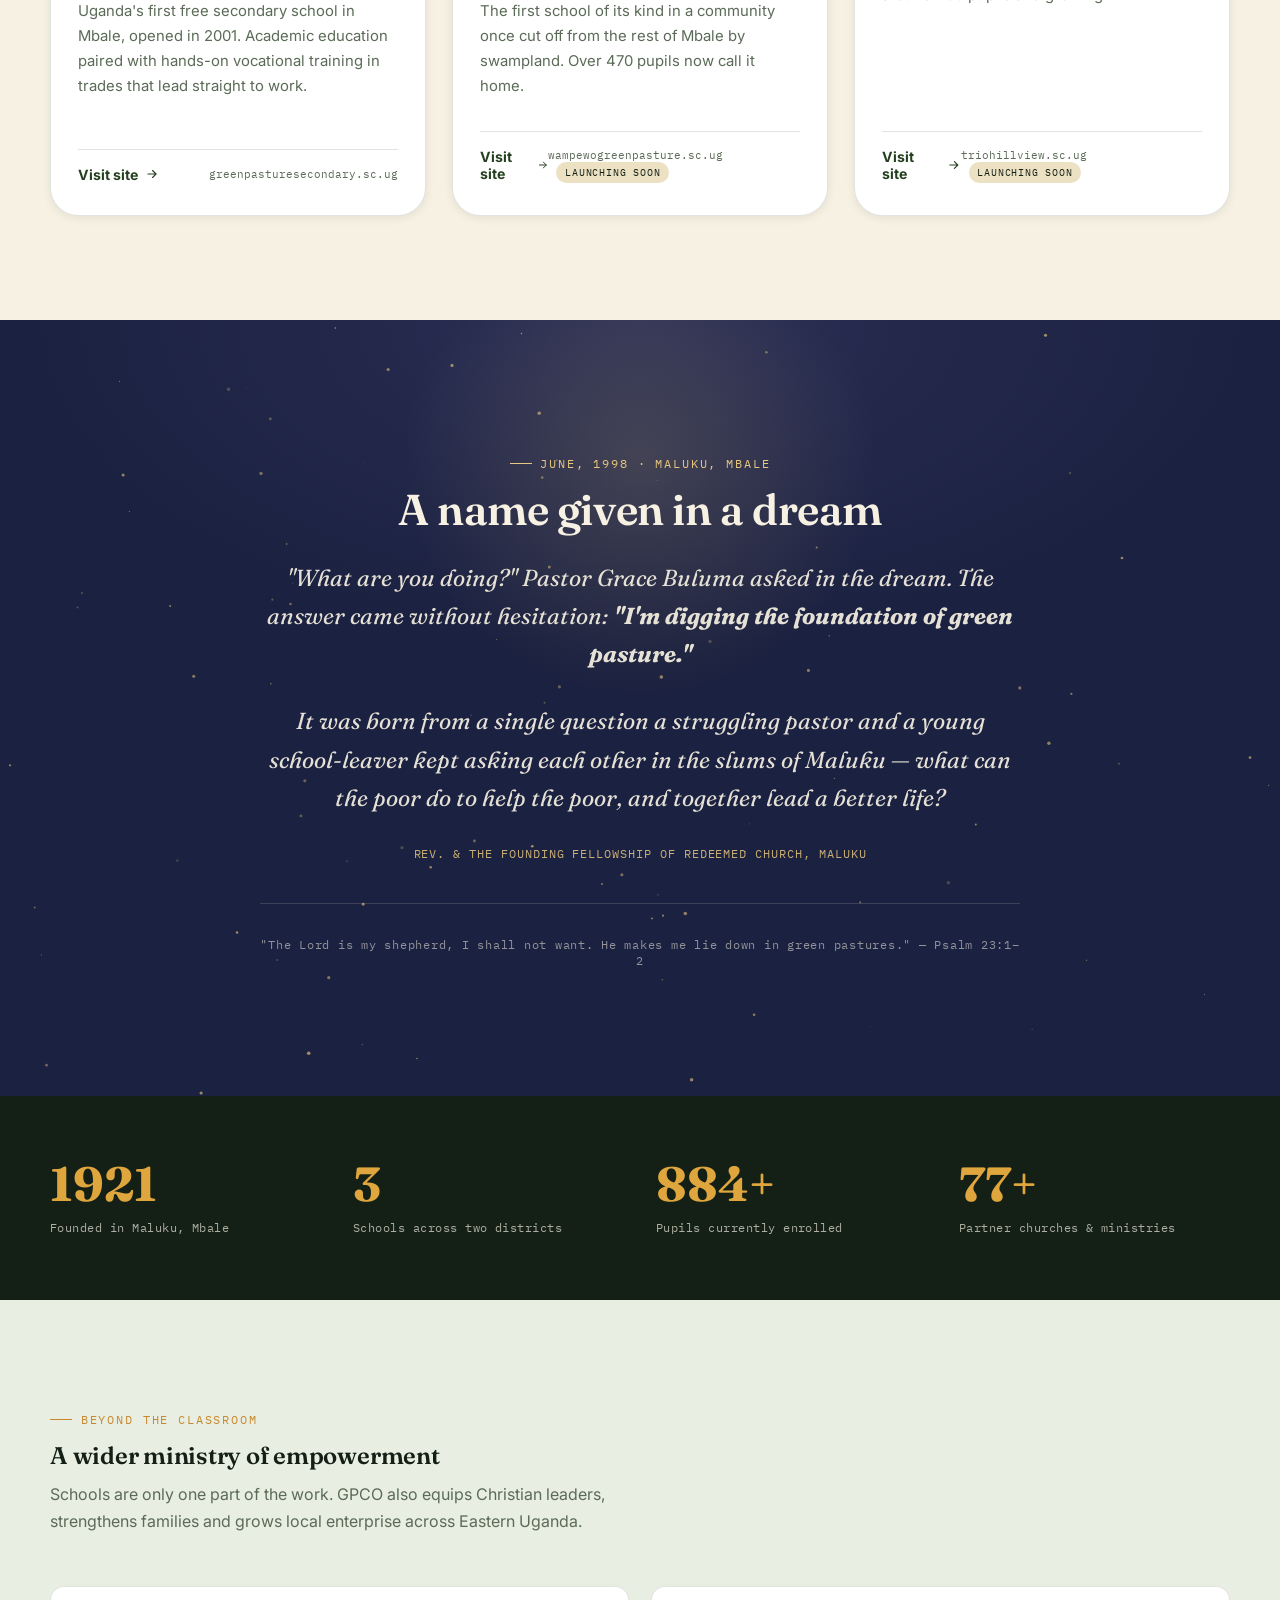
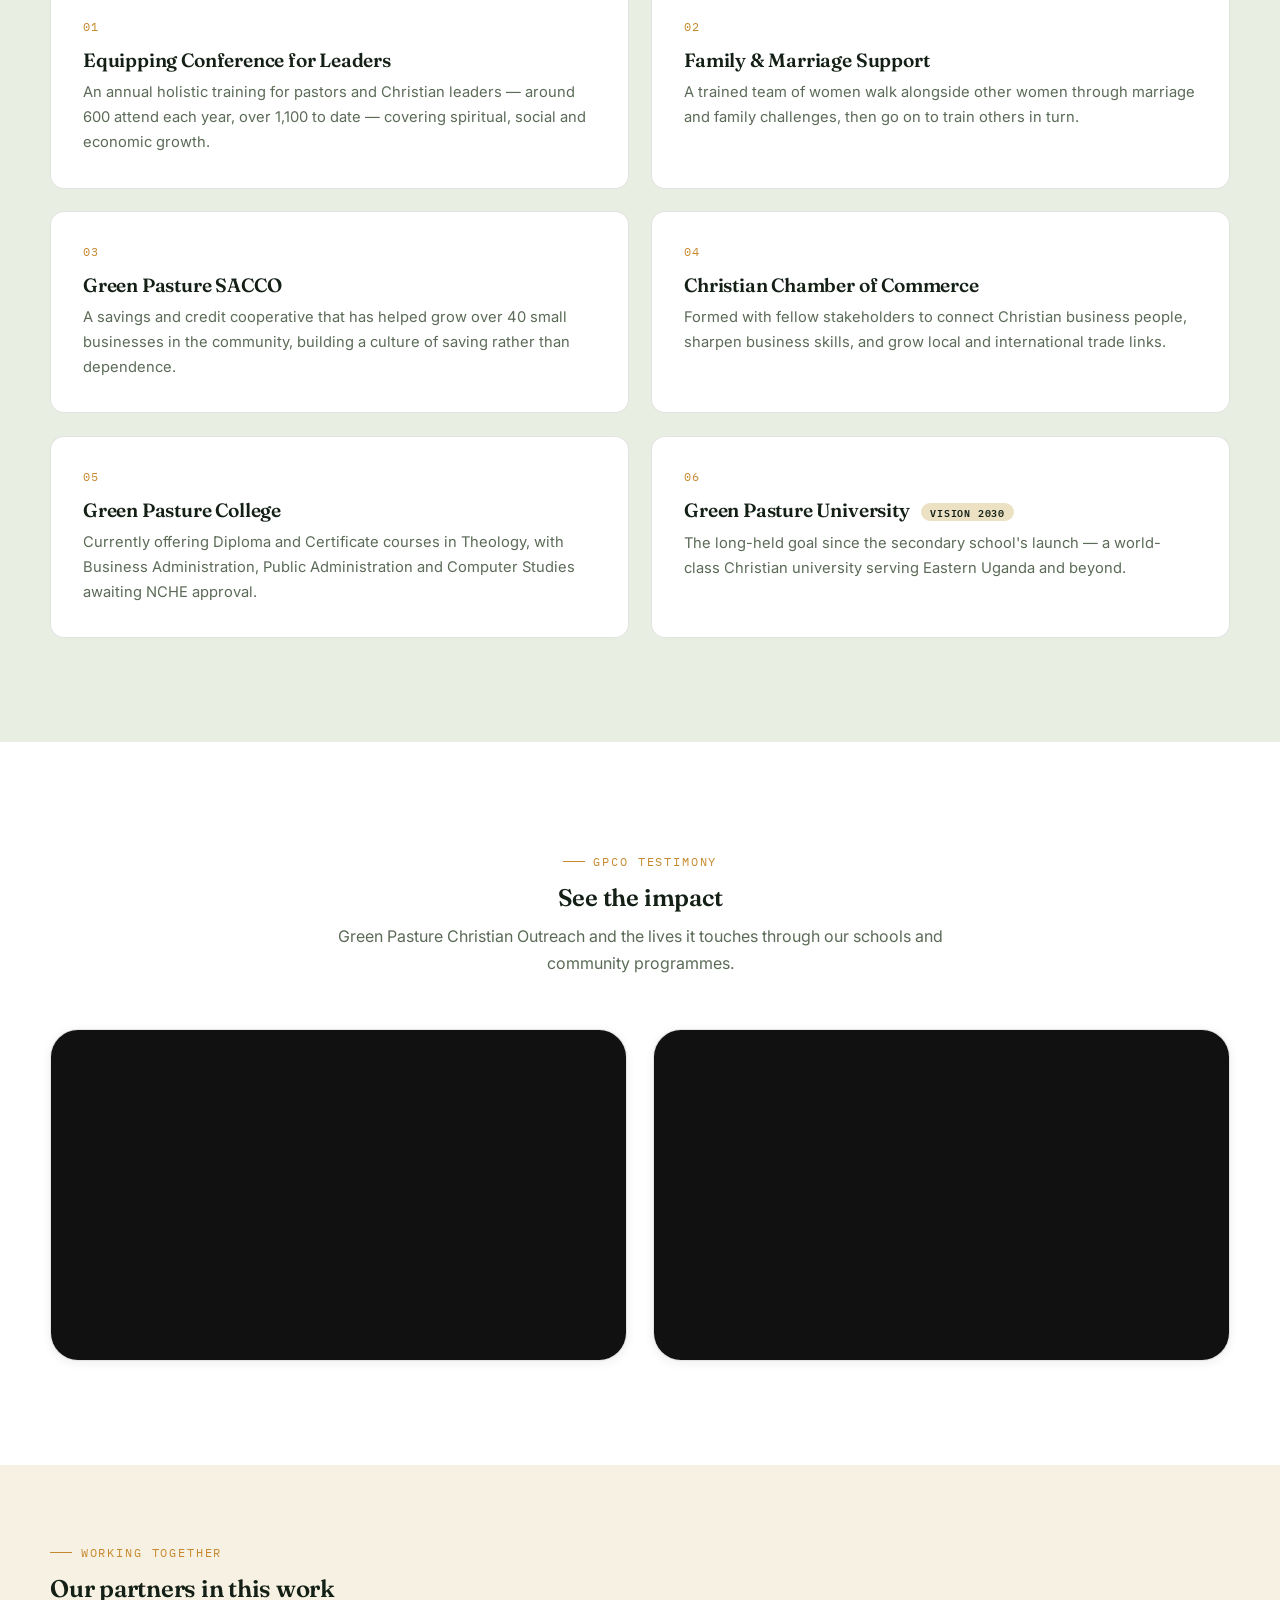
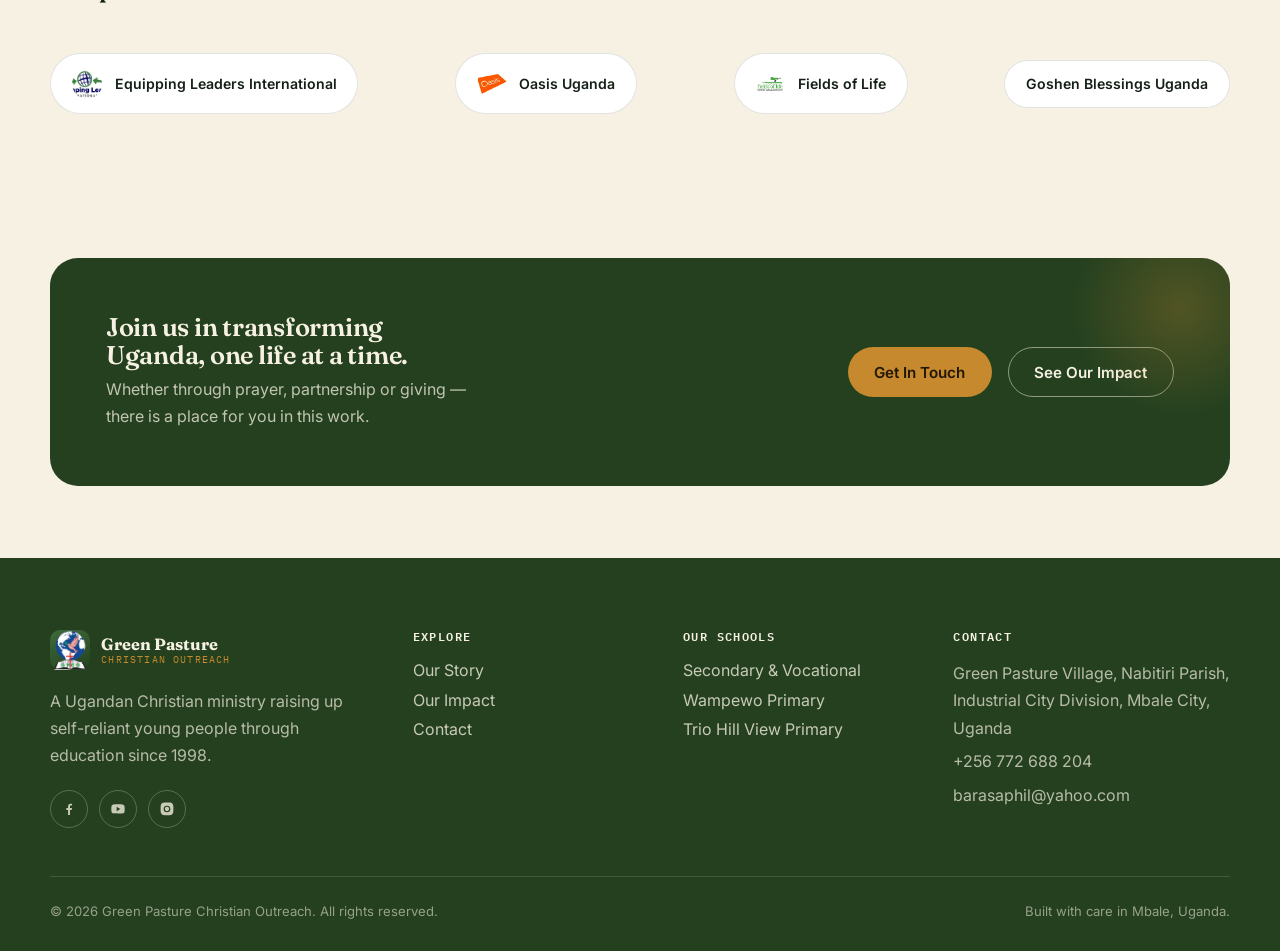
==== commit 83a0d457: "sch images" ====
--- a/index.html
+++ b/index.html
@@ -86,7 +86,7 @@
 
       <article class="school-card">
         <div class="media">
-          <img src="assets/images/green.jpg" alt="Students at Green Pasture Secondary and Vocational School">
+          <img src="assets/images/green1.jpg" alt="Students at Green Pasture Secondary and Vocational School">
           <span class="tag">Secondary &amp; Vocational</span>
         </div>
         <div class="body">
@@ -105,7 +105,7 @@
 
       <article class="school-card">
         <div class="media">
-          <img src="assets/images/green1.jpg" alt="Wampewo Green Pasture Nursery and Primary School">
+          <img src="assets/images/gpwampewo.jpg" alt="Wampewo Green Pasture Nursery and Primary School">
           <span class="tag">Nursery &amp; Primary</span>
         </div>
         <div class="body">
@@ -124,7 +124,7 @@
 
       <article class="school-card">
         <div class="media">
-          <img src="assets/images/green2.jpg" alt="Trio Hill View Nursery and Primary School">
+          <img src="assets/images/triohillview.jpg" alt="Trio Hill View Nursery and Primary School">
           <span class="tag">Nursery &amp; Primary</span>
         </div>
         <div class="body">
